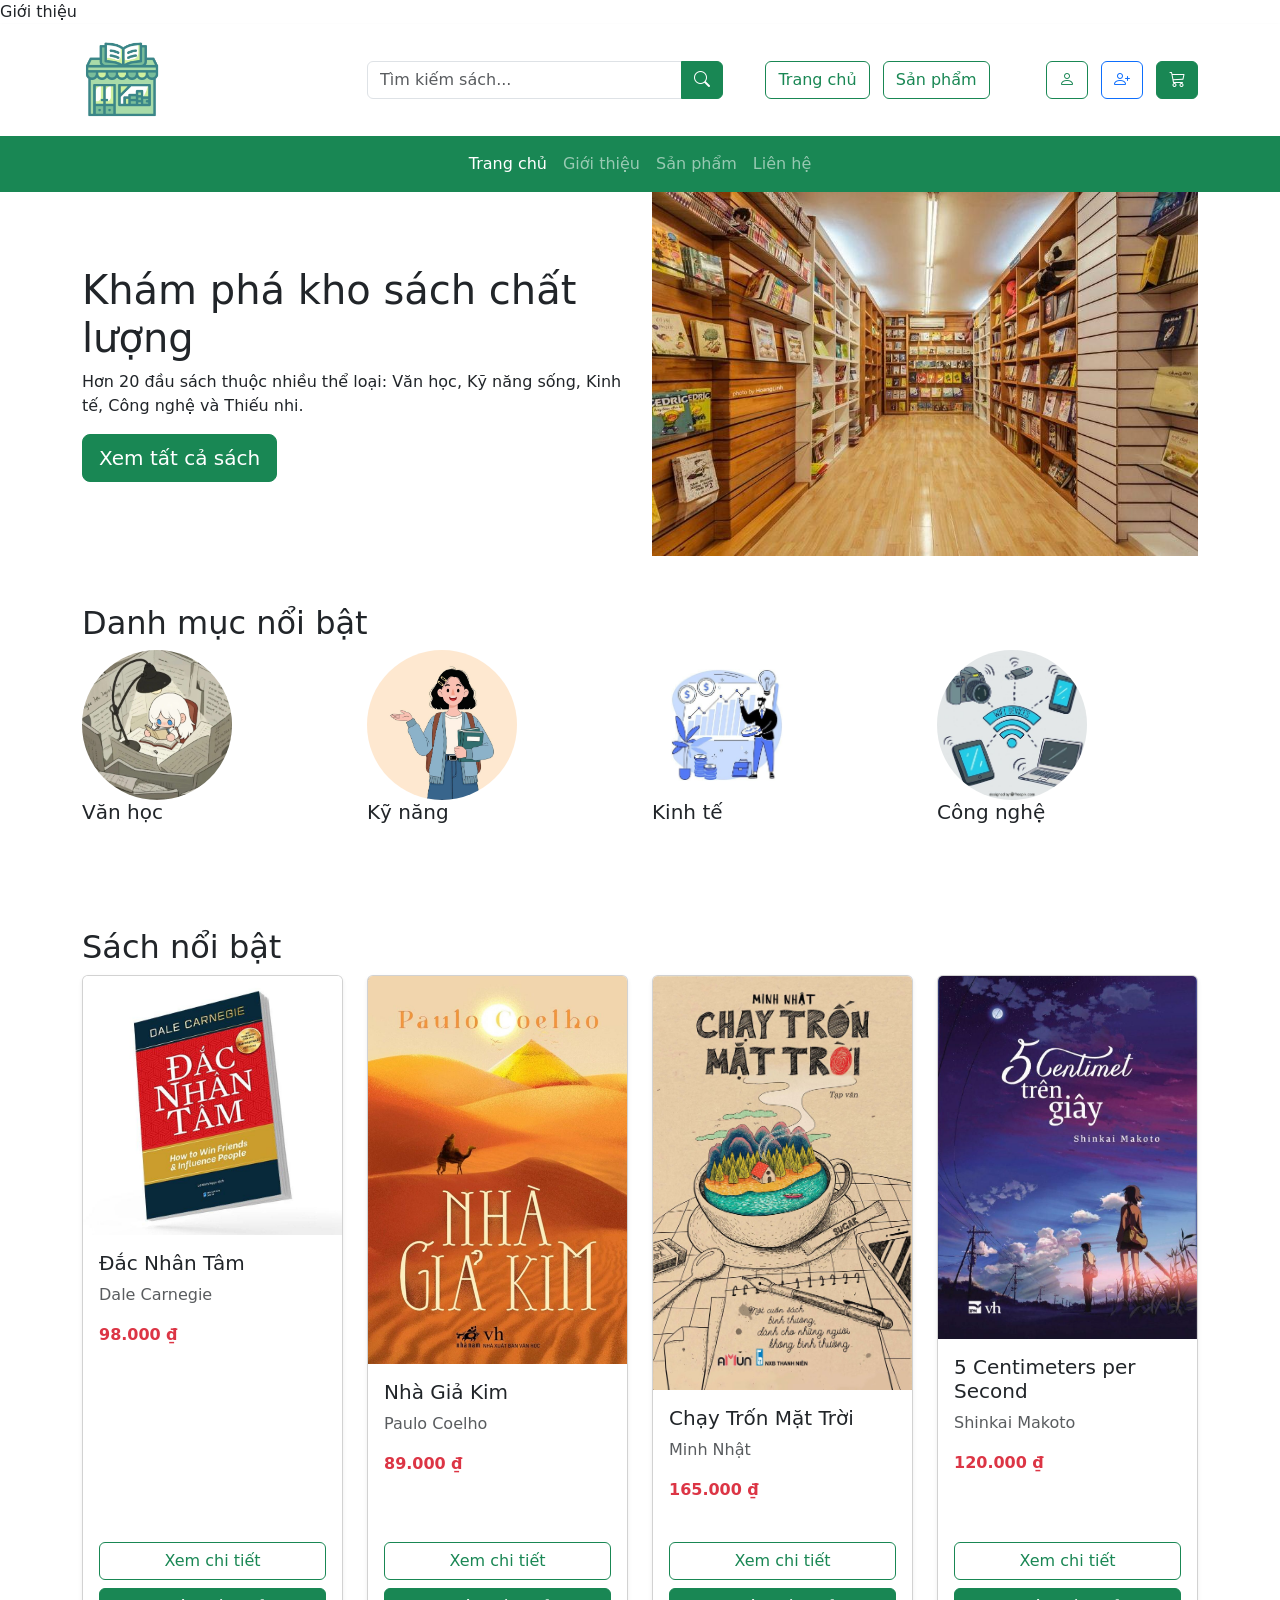
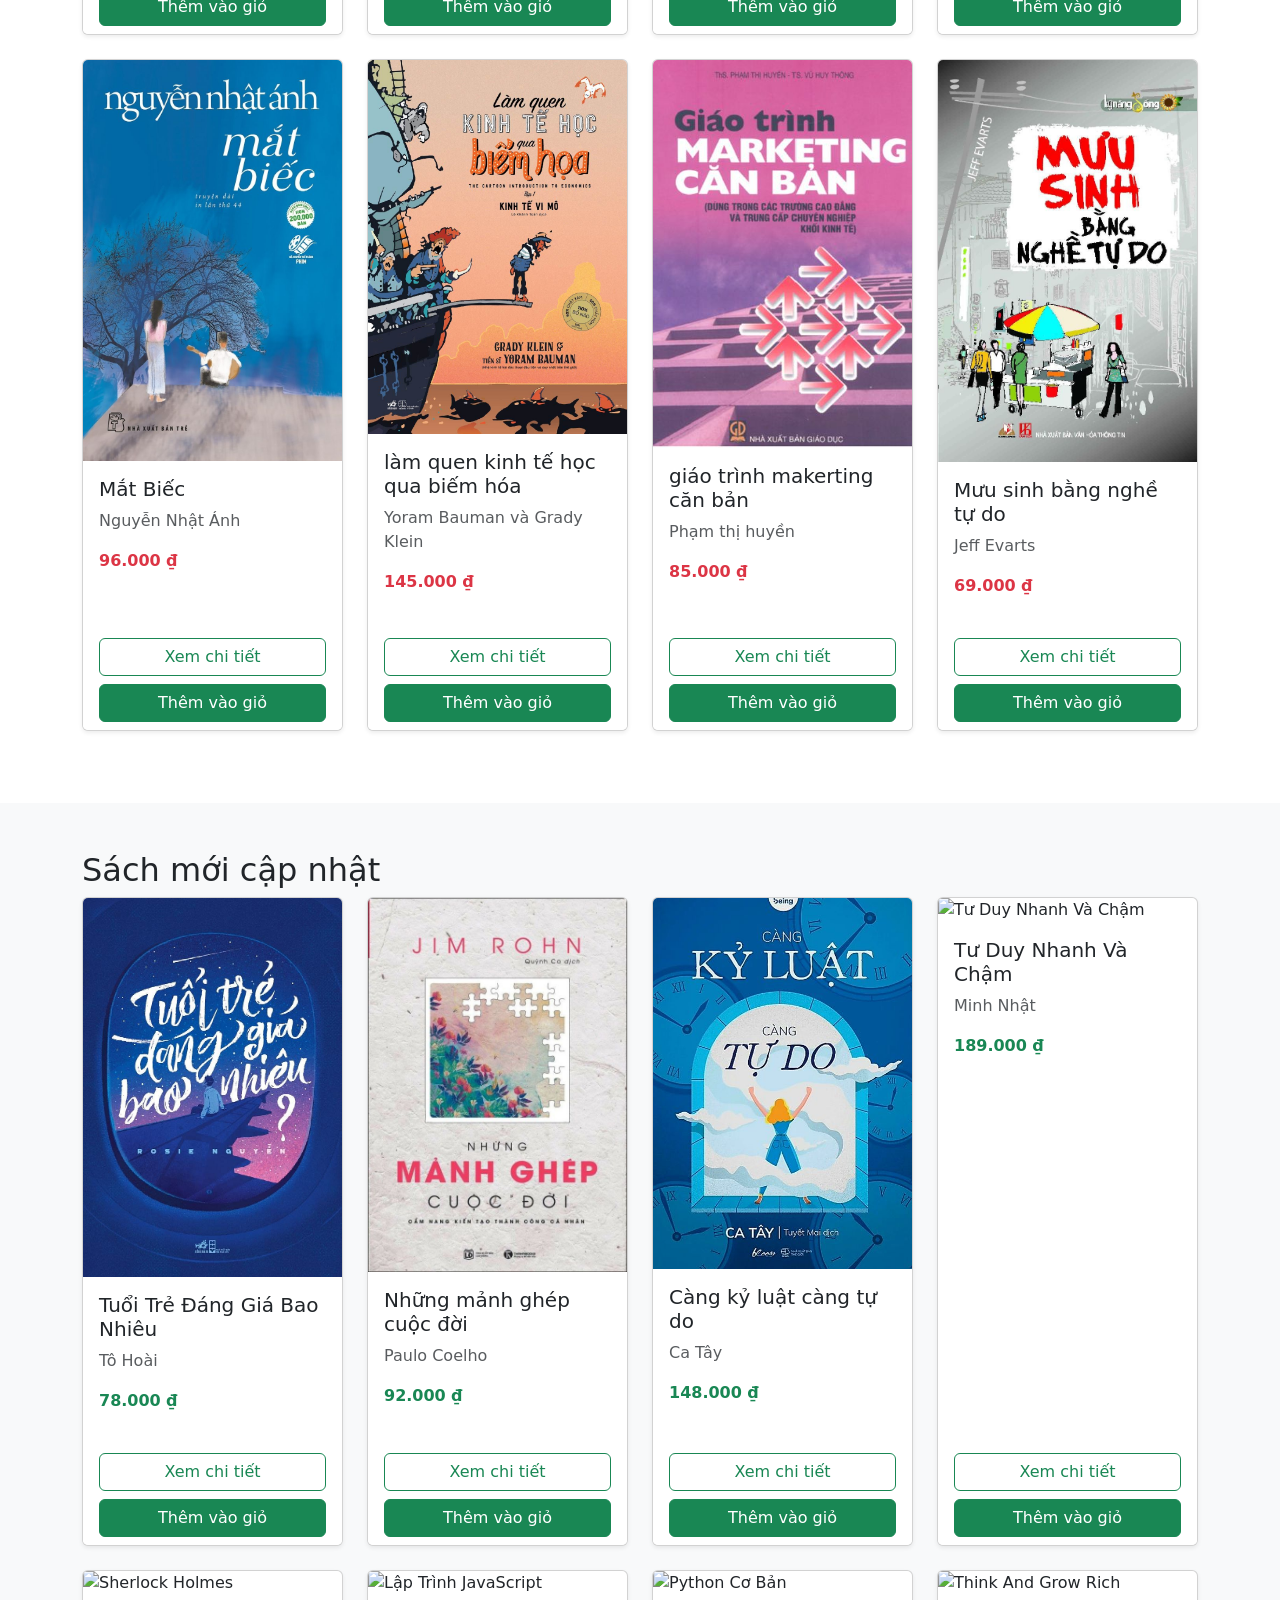
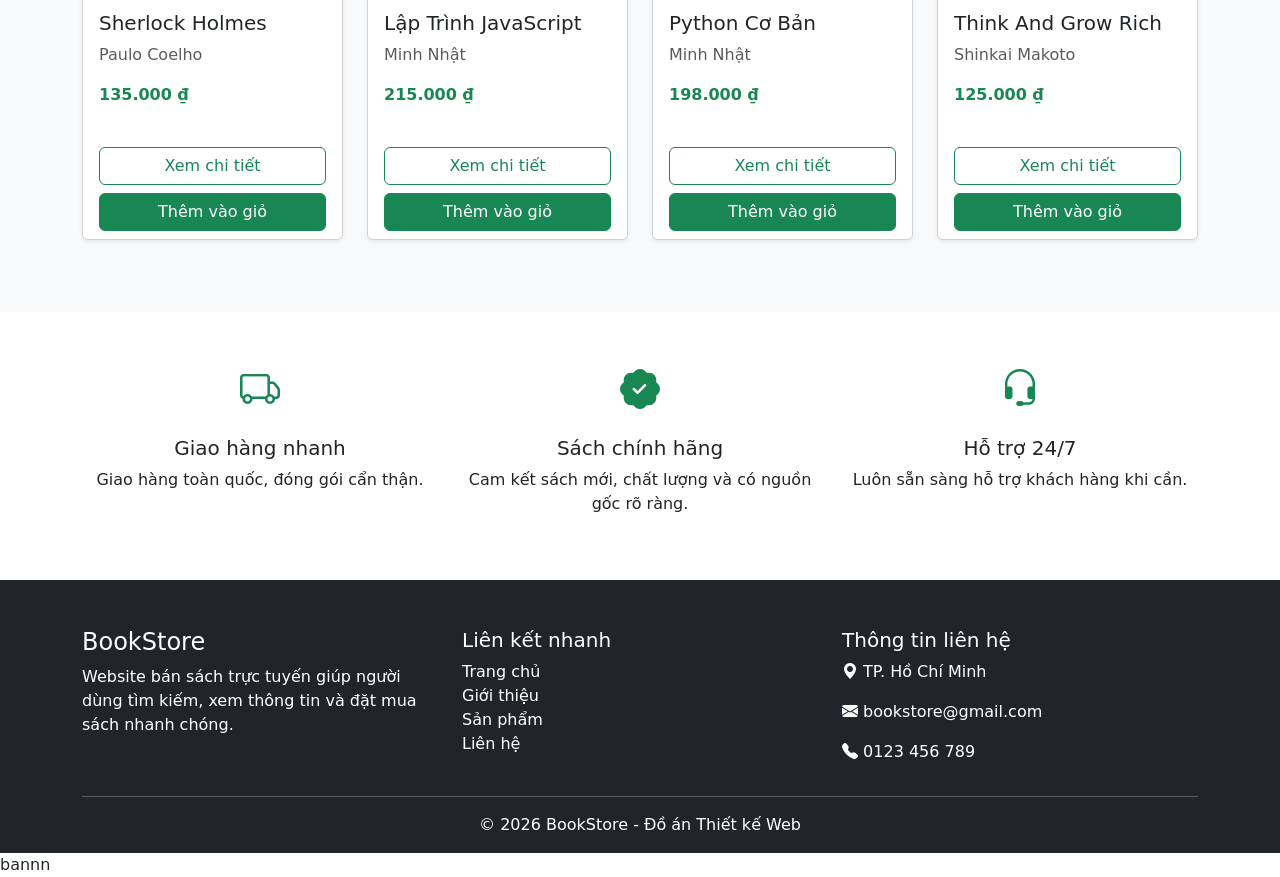
==== index.html @ e477f9e7 "du an web" ====
<!DOCTYPE html>
<html lang="vi">

<head>
    <meta charset="UTF-8">
    <meta name="viewport" content="width=device-width, initial-scale=1.0">

    <title>BookStore | Trang chủ</title>

    <!-- Bootstrap 5 -->
    <link href="https://cdn.jsdelivr.net/npm/bootstrap@5.3.3/dist/css/bootstrap.min.css" rel="stylesheet">

    <!-- Bootstrap Icons -->
    <link href="https://cdn.jsdelivr.net/npm/bootstrap-icons@1.11.3/font/bootstrap-icons.css" rel="stylesheet">

    <!-- Google Font -->
    <link href="https://fonts.googleapis.com/css2?family=Roboto:wght@300;400;500;700&display=swap" rel="stylesheet">
    <link rel="stylesheet" href="css/style.css">
    <!-- CSS -->
    Giới thiệu
</a>
</head>

<body>

    <!--================ HEADER =================-->

   <header class="top-header shadow-sm">

    <div class="container">

        <div class="row align-items-center py-3">

            <!-- Logo -->

            <div class="col-lg-3">

                <a href="index.html" class="logo text-decoration-none">

                    <img src="assets/images/logo/logo.png"
                         alt="Logo">

                </a>

            </div>

            <!-- Ô tìm kiếm -->

            <div class="col-lg-4">

                <div class="input-group">

                    <input
                        type="text"
                        class="form-control"
                        placeholder="Tìm kiếm sách...">

                    <button class="btn btn-success">

                        <i class="bi bi-search"></i>

                    </button>

                </div>

            </div>

            <!-- Menu -->

            <div class="col-lg-3 text-center">

                <a href="index.html"
                   class="btn btn-outline-success me-2">

                    Trang chủ

                </a>

                <a href="html/san-pham.html"
                   class="btn btn-outline-success">

                    Sản phẩm

                </a>

            </div>

            <!-- Tài khoản + Giỏ -->

            <div class="col-lg-2 text-end">

                <button
                    class="btn btn-outline-success me-2"
                    data-bs-toggle="modal"
                    data-bs-target="#loginModal">

                    <i class="bi bi-person"></i>

                </button>

                <button
                    class="btn btn-outline-primary me-2"
                    data-bs-toggle="modal"
                    data-bs-target="#registerModal">

                    <i class="bi bi-person-plus"></i>

                </button>

                <button
                    class="btn btn-success"
                    data-bs-toggle="offcanvas"
                    data-bs-target="#cartCanvas">

                    <i class="bi bi-cart3"></i>

                </button>

            </div>

        </div>

    </div>

</header>

    <!--================ MENU =================-->

    <nav class="navbar navbar-expand-lg navbar-dark bg-success sticky-top">

        <div class="container">

            <button class="navbar-toggler"
                    data-bs-toggle="collapse"
                    data-bs-target="#menu">

                <span class="navbar-toggler-icon"></span>

            </button>

            <div class="collapse navbar-collapse"
                 id="menu">

                <ul class="navbar-nav mx-auto">

                    <li class="nav-item">

                        <a class="nav-link active"
                           href="index.html">

                            Trang chủ

                        </a>

                    </li>

                    <li class="nav-item">

                        <a class="nav-link"
                           href="html/gioi-thieu.html">

                            Giới thiệu

                        </a>

                    </li>

                    <li class="nav-item">

                        <a class="nav-link"
                           href="html/san-pham.html">

                            Sản phẩm

                        </a>

                    </li>

                    <li class="nav-item">

                        <a class="nav-link"
                           href="html/lien-he.html">

                            Liên hệ

                        </a>

                    </li>

                </ul>

            </div>

        </div>

    </nav>

    <!--================ BANNER =================-->

    <section class="banner">

        <div class="container">

            <div class="row align-items-center">

                <div class="col-lg-6">

                    <h1>

                        Khám phá kho sách chất lượng

                    </h1>

                    <p>

                        Hơn 20 đầu sách thuộc nhiều thể loại:
                        Văn học, Kỹ năng sống, Kinh tế,
                        Công nghệ và Thiếu nhi.

                    </p>

                    <a href="html/san-pham.html"
                       class="btn btn-success btn-lg">

                        Xem tất cả sách

                    </a>

                </div>

                <div class="col-lg-6">

                    <img src="assets/images/banner/banner.jpg"
                         class="img-fluid"
                         alt="Banner">

                </div>

            </div>

        </div>

    </section>

    <!--================ DANH MỤC =================-->

    <section class="category py-5">

        <div class="container">

            <div class="section-title">

                <h2>Danh mục nổi bật</h2>

            </div>

            <div class="row g-4">

                <div class="col-md-3">

                    <div class="category-box">

                        <img src="assets/images/icon/anhsang.jpg">

                        <h5>Văn học</h5>

                    </div>

                </div>

                <div class="col-md-3">

                    <div class="category-box">

                        <img src="assets/images/icon/kynang.jpg">

                        <h5>Kỹ năng</h5>

                    </div>

                </div>

                <div class="col-md-3">

                    <div class="category-box">

                        <img src="assets/images/icon/kinhte.jpg">

                        <h5>Kinh tế</h5>

                    </div>

                </div>

                <div class="col-md-3">

                    <div class="category-box">

                        <img src="assets/images/icon/congnghe.jpg">

                        <h5>Công nghệ</h5>

                    </div>

                </div>

            </div>

        </div>

    </section>

    <!--================ SÁCH NỔI BẬT =================-->

    <section class="featured-book py-5">

        <div class="container">

            <div class="section-title">

                <h2>Sách nổi bật</h2>

            </div>

            <div class="row"
                 id="featuredBooks">

                <!-- script.js render -->

            </div>

        </div>

    </section>
        <!--================ SÁCH MỚI =================-->

    <section class="new-book py-5 bg-light">

        <div class="container">

            <div class="section-title">

                <h2>Sách mới cập nhật</h2>

            </div>

            <div class="row" id="newBooks">

                <!-- script.js render -->

            </div>

        </div>

    </section>

    <!--================ DỊCH VỤ =================-->

    <section class="service py-5">

        <div class="container">

            <div class="row text-center">

                <div class="col-md-4">

                    <i class="bi bi-truck fs-1 text-success"></i>

                    <h5 class="mt-3">Giao hàng nhanh</h5>

                    <p>
                        Giao hàng toàn quốc, đóng gói cẩn thận.
                    </p>

                </div>

                <div class="col-md-4">

                    <i class="bi bi-patch-check-fill fs-1 text-success"></i>

                    <h5 class="mt-3">Sách chính hãng</h5>

                    <p>
                        Cam kết sách mới, chất lượng và có nguồn gốc rõ ràng.
                    </p>

                </div>

                <div class="col-md-4">

                    <i class="bi bi-headset fs-1 text-success"></i>

                    <h5 class="mt-3">Hỗ trợ 24/7</h5>

                    <p>
                        Luôn sẵn sàng hỗ trợ khách hàng khi cần.
                    </p>

                </div>

            </div>

        </div>

    </section>

    <!--================ FOOTER =================-->

    <footer class="footer bg-dark text-white pt-5">

        <div class="container">

            <div class="row">

                <div class="col-lg-4">

                    <h4>BookStore</h4>

                    <p>

                        Website bán sách trực tuyến giúp người dùng
                        tìm kiếm, xem thông tin và đặt mua sách
                        nhanh chóng.

                    </p>

                </div>

                <div class="col-lg-4">

                    <h5>Liên kết nhanh</h5>

                    <ul class="list-unstyled">

                        <li>

                            <a href="index.html" class="text-white text-decoration-none">

                                Trang chủ

                            </a>

                        </li>

                        <li>

                            <a href="html/gioi-thieu.html" class="text-white text-decoration-none">

                                Giới thiệu

                            </a>

                        </li>

                        <li>

                            <a href="html/san-pham.html" class="text-white text-decoration-none">

                                Sản phẩm

                            </a>

                        </li>

                        <li>

                            <a href="html/lien-he.html" class="text-white text-decoration-none">

                                Liên hệ

                            </a>

                        </li>

                    </ul>

                </div>

                <div class="col-lg-4">

                    <h5>Thông tin liên hệ</h5>

                    <p>

                        <i class="bi bi-geo-alt-fill"></i>

                        TP. Hồ Chí Minh

                    </p>

                    <p>

                        <i class="bi bi-envelope-fill"></i>

                        bookstore@gmail.com

                    </p>

                    <p>

                        <i class="bi bi-telephone-fill"></i>

                        0123 456 789

                    </p>

                </div>

            </div>

            <hr>

            <div class="text-center pb-3">

                © 2026 BookStore - Đồ án Thiết kế Web

            </div>

        </div>

    </footer>

    <!--================ MODAL ĐĂNG NHẬP =================-->

    <div class="modal fade" id="loginModal">

        <div class="modal-dialog">

            <div class="modal-content">

                <div class="modal-header">

                    <h5>Đăng nhập</h5>

                    <button class="btn-close"
                            data-bs-dismiss="modal"></button>

                </div>

                <div class="modal-body">

                    <form id="loginForm">

                        <input type="email"
                               class="form-control mb-3"
                               placeholder="Email">

                        <input type="password"
                               class="form-control mb-3"
                               placeholder="Mật khẩu">

                        <button class="btn btn-success w-100">

                            Đăng nhập

                        </button>

                    </form>

                    <div class="text-center mt-3">

                        Chưa có tài khoản?

                        <a href="#"
                           data-bs-dismiss="modal"
                           data-bs-toggle="modal"
                           data-bs-target="#registerModal">

                            Đăng ký

                        </a>

                    </div>

                </div>

            </div>

        </div>

    </div>

    <!--================ MODAL ĐĂNG KÝ =================-->

    <div class="modal fade" id="registerModal">

        <div class="modal-dialog">

            <div class="modal-content">

                <div class="modal-header">

                    <h5>Đăng ký</h5>

                    <button class="btn-close"
                            data-bs-dismiss="modal"></button>

                </div>

                <div class="modal-body">

                    <form id="registerForm">

                        <input class="form-control mb-3"
                               placeholder="Họ và tên">

                        <input class="form-control mb-3"
                               placeholder="Email">

                        <input class="form-control mb-3"
                               placeholder="Số điện thoại">

                        <input class="form-control mb-3"
                               placeholder="Địa chỉ">

                        <input type="password"
                               class="form-control mb-3"
                               placeholder="Mật khẩu">

                        <input type="password"
                               class="form-control mb-3"
                               placeholder="Nhập lại mật khẩu">

                        <button class="btn btn-success w-100">

                            Đăng ký

                        </button>

                    </form>

                </div>

            </div>

        </div>

    </div>

    <!--================ GIỎ HÀNG =================-->

    <div class="offcanvas offcanvas-end"
         tabindex="-1"
         id="cartCanvas">

        <div class="offcanvas-header">

            <h5>Giỏ hàng</h5>

            <button class="btn-close"
                    data-bs-dismiss="offcanvas"></button>

        </div>

        <div class="offcanvas-body">

            <div id="cartItems">

                <p class="text-center">

                    Chưa có sản phẩm nào.

                </p>

            </div>

            <hr>

            <h5>

                Tổng tiền:

                <span id="cartTotal">

                    0₫

                </span>

            </h5>

            <button class="btn btn-success w-100 mt-3">

                Đặt hàng

            </button>

        </div>

    </div>

    <!-- Bootstrap -->

    <script src="https://cdn.jsdelivr.net/npm/bootstrap@5.3.3/dist/js/bootstrap.bundle.min.js"></script>

    <!-- JavaScript -->

    <script src="js/database.js"></script>
    <script src="js/app.js"></script>
    <script src="js/script.js"></script>
    <script src="js/search.js"></script>
    <script src="js/cart.js"></script>
    <script src="js/login.js"></script>

</body>

</html> bannn
---- css/style.css ----
.logo img{
    width: 80px;
    height: auto;
    display: block;
}
.category img{
    width:150px;
    height:150px;
    object-fit:cover;
    object-position:center 100%;
    border-radius:50%;
}
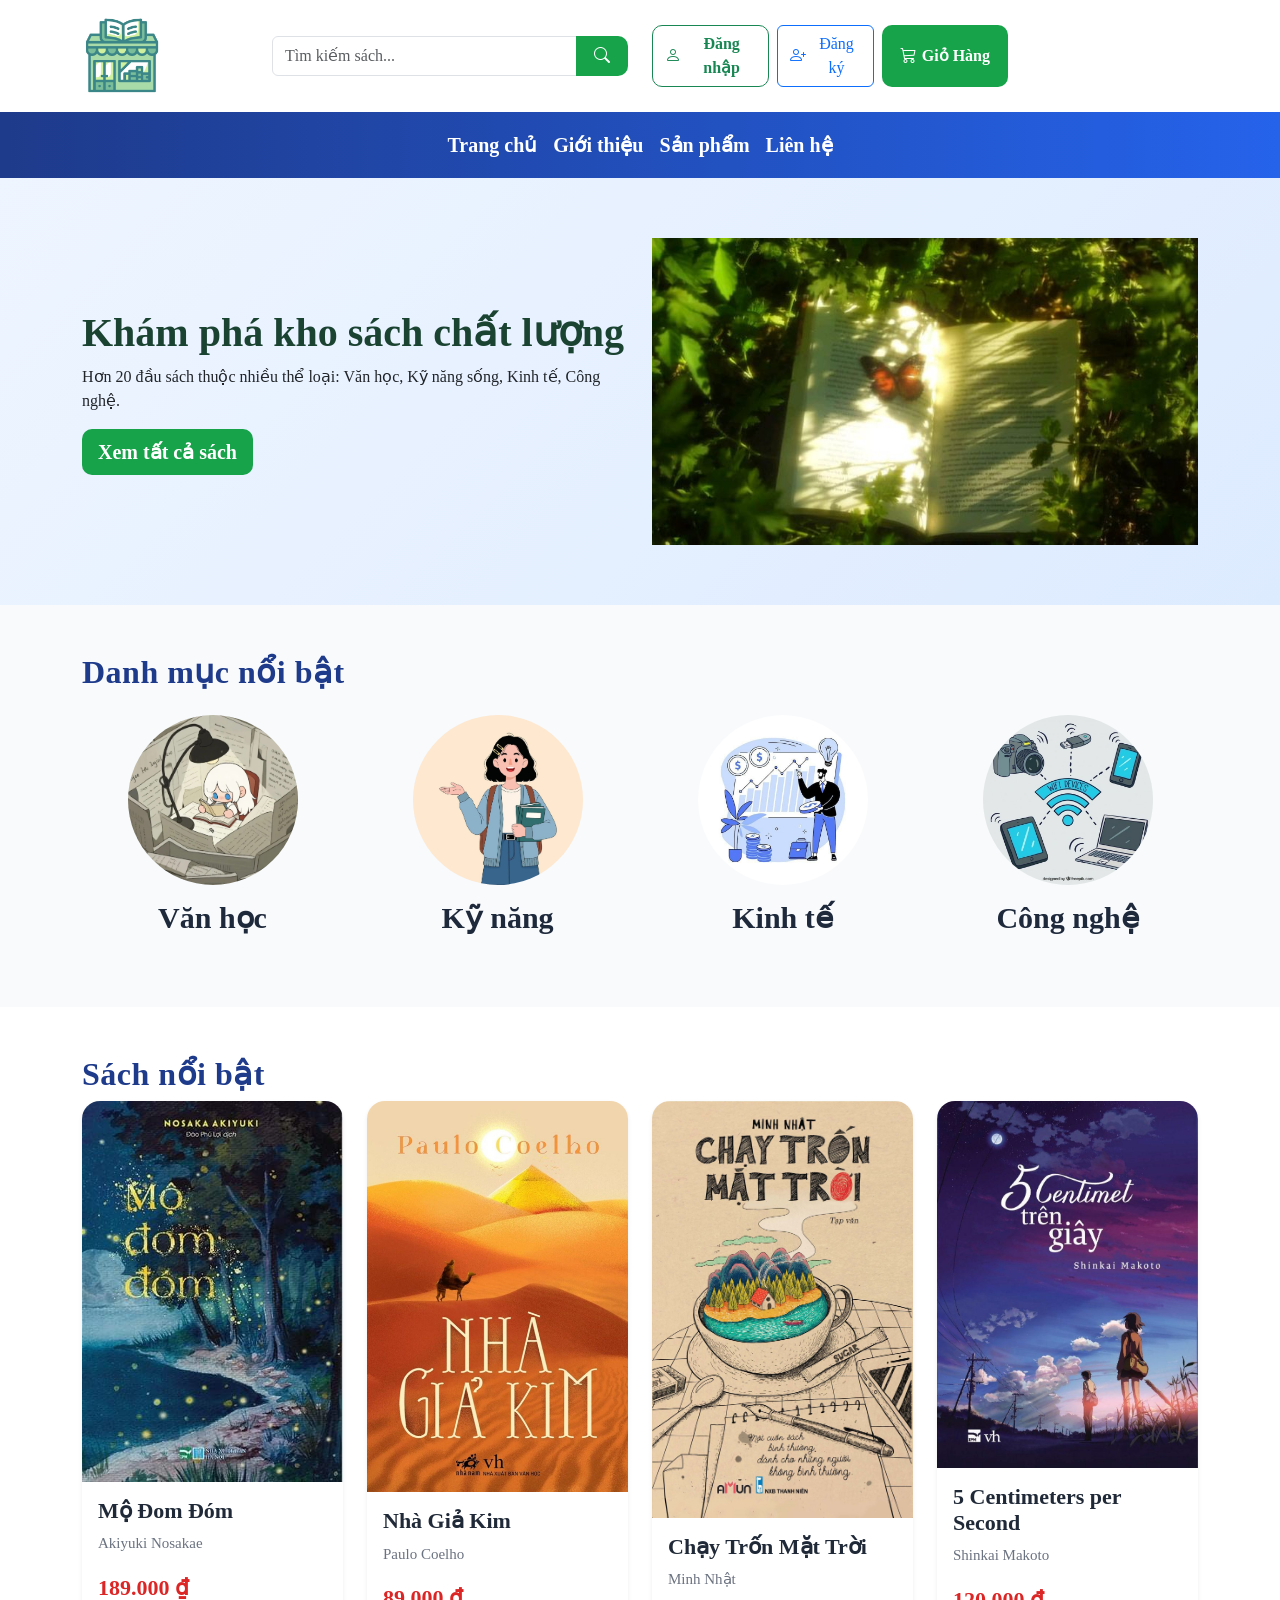
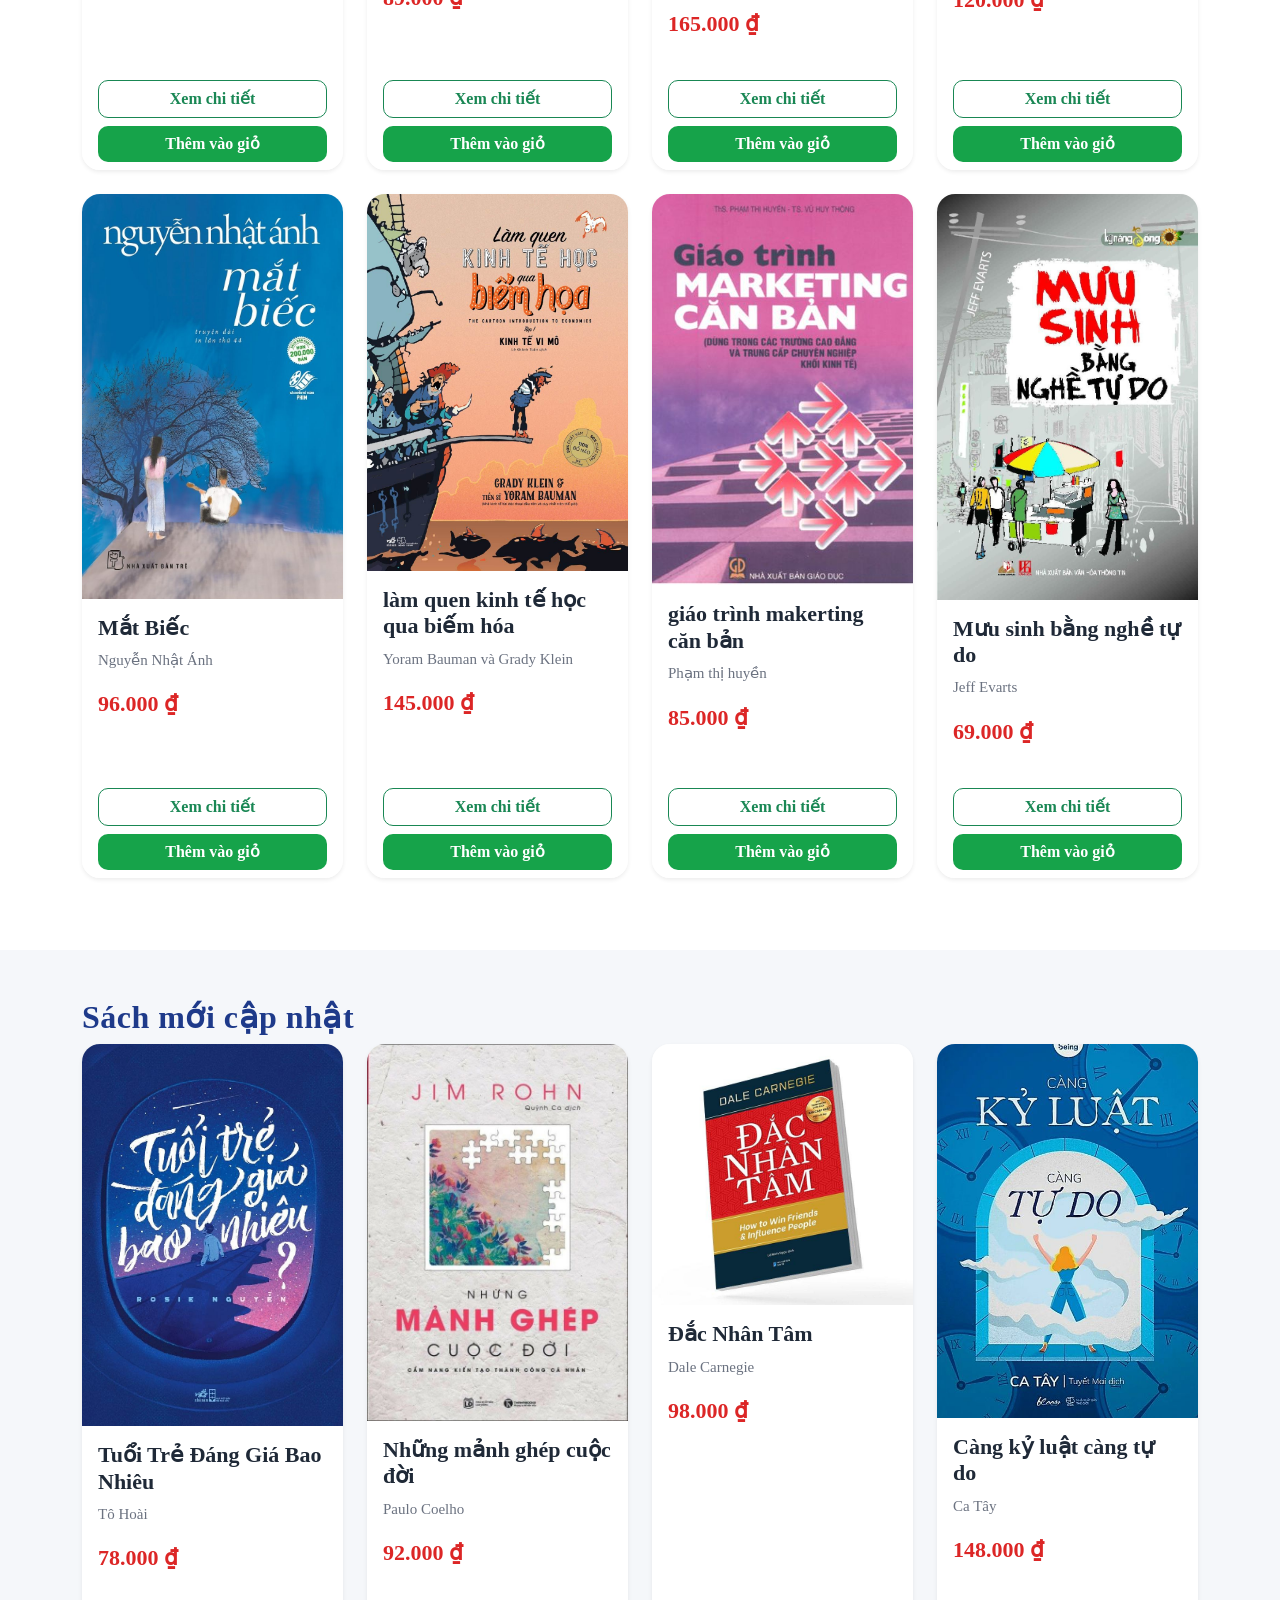
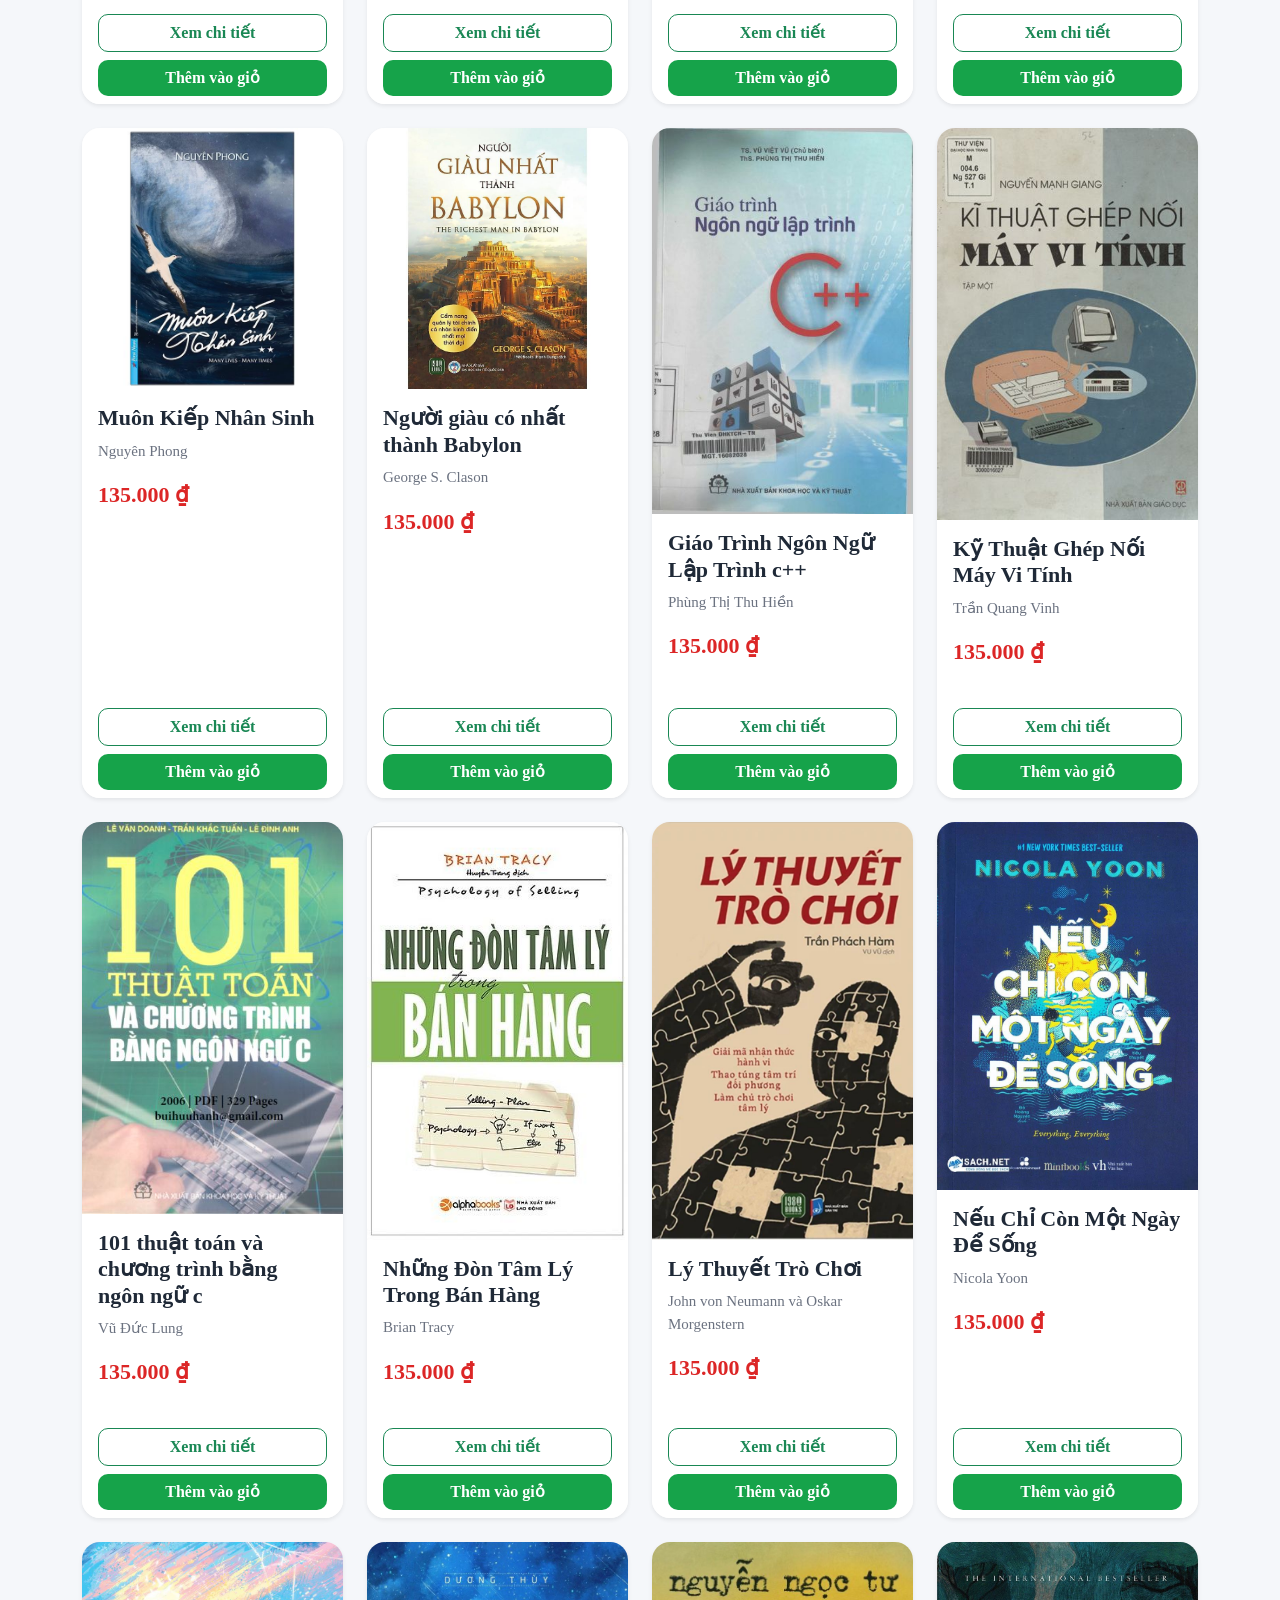
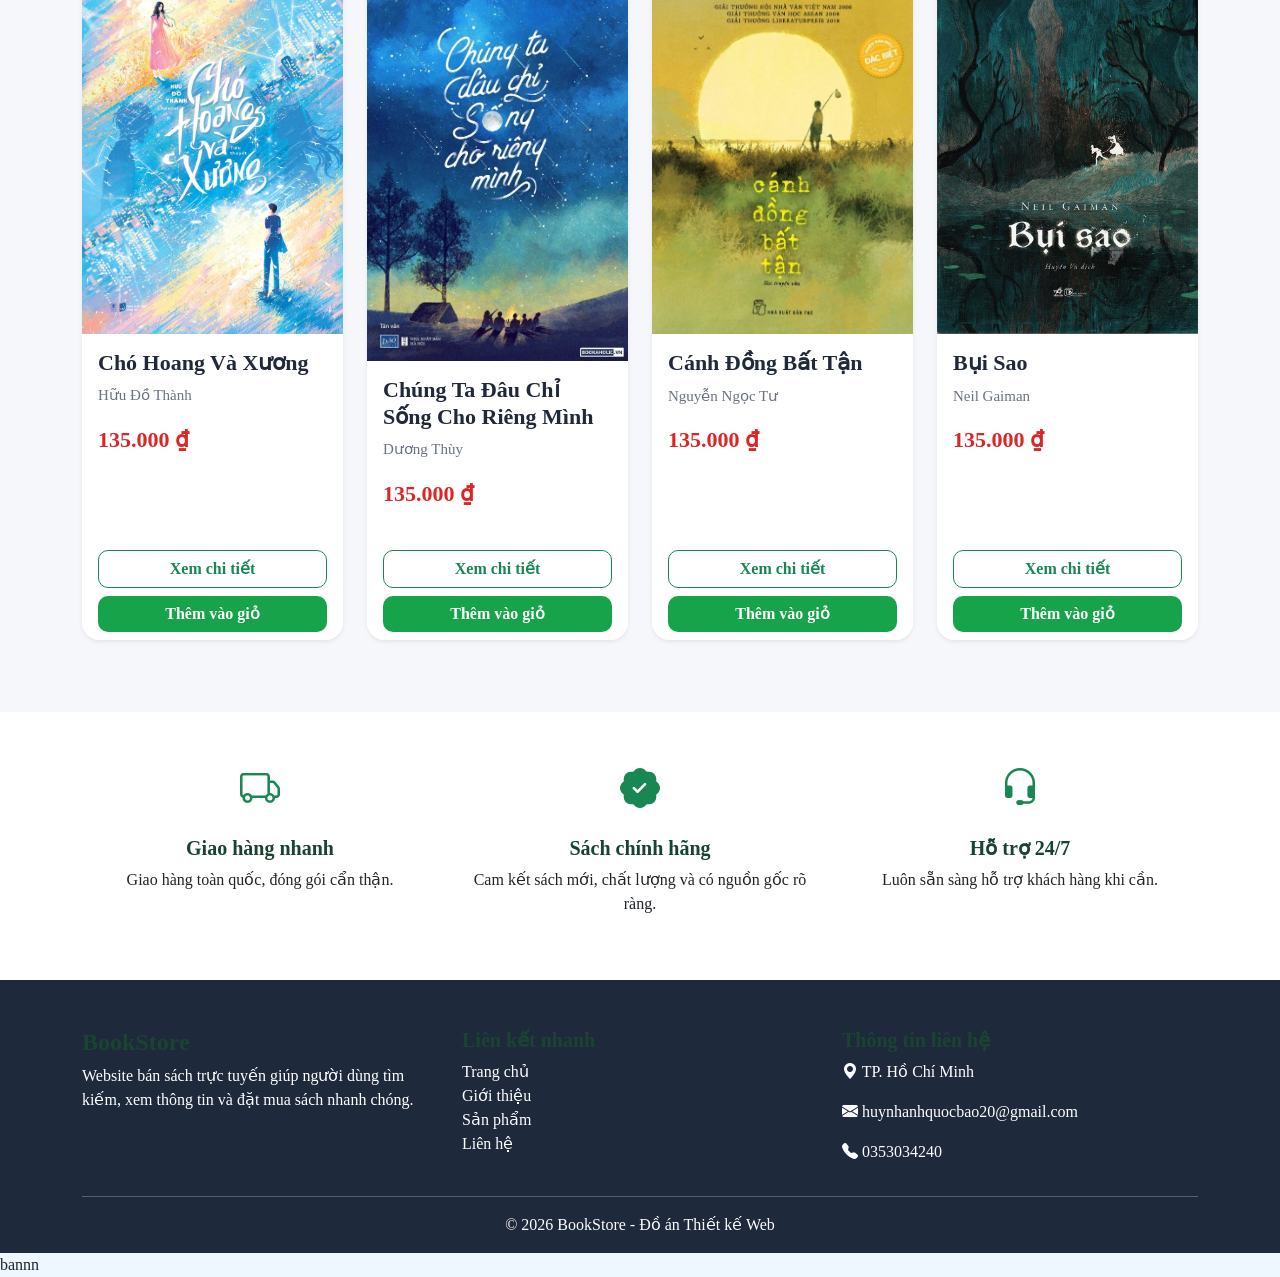
==== commit 3a00e68e: "du an 123" ====
--- a/index.html
+++ b/index.html
@@ -7,53 +7,47 @@
 
     <title>BookStore | Trang chủ</title>
 
-    <!-- Bootstrap 5 -->
+    <!-- Bootstrap -->
     <link href="https://cdn.jsdelivr.net/npm/bootstrap@5.3.3/dist/css/bootstrap.min.css" rel="stylesheet">
 
     <!-- Bootstrap Icons -->
     <link href="https://cdn.jsdelivr.net/npm/bootstrap-icons@1.11.3/font/bootstrap-icons.css" rel="stylesheet">
 
-    <!-- Google Font -->
-    <link href="https://fonts.googleapis.com/css2?family=Roboto:wght@300;400;500;700&display=swap" rel="stylesheet">
+    <!-- CSS -->
     <link rel="stylesheet" href="css/style.css">
-    <!-- CSS -->
-    Giới thiệu
-</a>
 </head>
 
 <body>
 
     <!--================ HEADER =================-->
 
-   <header class="top-header shadow-sm">
+   <!--================ HEADER =================-->
+
+<header class="top-header shadow-sm">
 
     <div class="container">
 
         <div class="row align-items-center py-3">
 
             <!-- Logo -->
-
-            <div class="col-lg-3">
-
-                <a href="index.html" class="logo text-decoration-none">
-
-                    <img src="assets/images/logo/logo.png"
-                         alt="Logo">
+            <div class="col-lg-2 col-md-12 text-center text-lg-start mb-3 mb-lg-0">
+
+                <a href="../index.html" class="logo text-decoration-none">
+
+                    <img src="assets/images/logo/logo.png" alt="Logo">
 
                 </a>
 
             </div>
 
-            <!-- Ô tìm kiếm -->
-
-            <div class="col-lg-4">
+            <!-- Tìm kiếm -->
+            <div class="col-lg-4 col-md-12 mb-3 mb-lg-0">
 
                 <div class="input-group">
 
-                    <input
-                        type="text"
-                        class="form-control"
-                        placeholder="Tìm kiếm sách...">
+                    <input type="text"
+                           class="form-control"
+                           placeholder="Tìm kiếm sách...">
 
                     <button class="btn btn-success">
 
@@ -65,62 +59,44 @@
 
             </div>
 
-            <!-- Menu -->
-
-            <div class="col-lg-3 text-center">
-
-                <a href="index.html"
-                   class="btn btn-outline-success me-2">
-
-                    Trang chủ
-
-                </a>
-
-                <a href="html/san-pham.html"
-                   class="btn btn-outline-success">
-
-                    Sản phẩm
-
-                </a>
-
-            </div>
-
-            <!-- Tài khoản + Giỏ -->
-
-            <div class="col-lg-2 text-end">
-
-                <button
-                    class="btn btn-outline-success me-2"
-                    data-bs-toggle="modal"
-                    data-bs-target="#loginModal">
-
-                    <i class="bi bi-person"></i>
-
-                </button>
-
-                <button
-                    class="btn btn-outline-primary me-2"
-                    data-bs-toggle="modal"
-                    data-bs-target="#registerModal">
-
-                    <i class="bi bi-person-plus"></i>
-
-                </button>
-
-                <button
-                    class="btn btn-success"
-                    data-bs-toggle="offcanvas"
-                    data-bs-target="#cartCanvas">
-
-                    <i class="bi bi-cart3"></i>
-
-                </button>
-
-            </div>
-
-        </div>
-
-    </div>
+            <!-- Đăng nhập - Đăng ký - Giỏ -->
+            <div class="col-lg-4 d-flex justify-content-end gap-2">
+
+    <button
+        class="btn btn-outline-success"
+        data-bs-toggle="modal"
+        data-bs-target="#loginModal">
+
+        <i class="bi bi-person"></i>
+        Đăng nhập
+
+    </button>
+
+    <button
+        class="btn btn-outline-primary"
+        data-bs-toggle="modal"
+        data-bs-target="#registerModal">
+
+        <i class="bi bi-person-plus"></i>
+        Đăng ký
+
+    </button>
+
+    <button
+        class="btn btn-success"
+        data-bs-toggle="offcanvas"
+        data-bs-target="#cartCanvas">
+
+        <i class="bi bi-cart3"></i>
+        Giỏ Hàng
+
+    </button>
+
+</div>
+
+</div>
+
+</div>
 
 </header>
 
@@ -215,7 +191,7 @@
 
                         Hơn 20 đầu sách thuộc nhiều thể loại:
                         Văn học, Kỹ năng sống, Kinh tế,
-                        Công nghệ và Thiếu nhi.
+                        Công nghệ.
 
                     </p>
 
@@ -244,7 +220,7 @@
 
     <!--================ DANH MỤC =================-->
 
-    <section class="category py-5">
+<section class="category py-5">
 
         <div class="container">
 
@@ -258,7 +234,7 @@
 
                 <div class="col-md-3">
 
-                    <div class="category-box">
+                    <div class="category-box" onclick="locDanhMuc(1)">
 
                         <img src="assets/images/icon/anhsang.jpg">
 
@@ -270,7 +246,7 @@
 
                 <div class="col-md-3">
 
-                    <div class="category-box">
+                    <div class="category-box" onclick="locDanhMuc(2)">
 
                         <img src="assets/images/icon/kynang.jpg">
 
@@ -282,7 +258,7 @@
 
                 <div class="col-md-3">
 
-                    <div class="category-box">
+                    <div class="category-box" onclick="locDanhMuc(3)">
 
                         <img src="assets/images/icon/kinhte.jpg">
 
@@ -294,7 +270,7 @@
 
                 <div class="col-md-3">
 
-                    <div class="category-box">
+                    <div class="category-box" onclick="locDanhMuc(4)">
 
                         <img src="assets/images/icon/congnghe.jpg">
 
@@ -334,7 +310,7 @@
     </section>
         <!--================ SÁCH MỚI =================-->
 
-    <section class="new-book py-5 bg-light">
+    <section class="new-book py-5">
 
         <div class="container">
 
@@ -406,8 +382,7 @@
 
     <!--================ FOOTER =================-->
 
-    <footer class="footer bg-dark text-white pt-5">
-
+<footer class="footer pt-5">
         <div class="container">
 
             <div class="row">
@@ -492,7 +467,7 @@
 
                         <i class="bi bi-envelope-fill"></i>
 
-                        bookstore@gmail.com
+                        huynhanhquocbao20@gmail.com
 
                     </p>
 
@@ -500,7 +475,7 @@
 
                         <i class="bi bi-telephone-fill"></i>
 
-                        0123 456 789
+                        0353034240
 
                     </p>
 
--- a/css/style.css
+++ b/css/style.css
@@ -9,4 +9,275 @@
     object-fit:cover;
     object-position:center 100%;
     border-radius:50%;
+}
+.category-box{
+    display:flex;
+    flex-direction:column;
+    align-items:center;
+    justify-content:center;
+    text-align:center;
+}
+
+.category-box img{
+    width:170px;
+    height:170px;
+    object-fit:cover;
+    border-radius:50%;
+}
+
+.category-box h5{
+    margin-top:15px;
+    font-size:30px;
+    font-weight:500;
+}
+.category-box{
+    cursor:pointer;
+    transition:0.3s;
+}
+
+.category-box:hover{
+    transform:translateY(-8px);
+}
+
+.category-box img{
+    transition:0.3s;
+}
+
+.category-box:hover img{
+    transform:scale(1.08);
+}
+.category-box:active{
+    transform:scale(0.95);
+}
+.category-box{
+    cursor:pointer;
+    border-radius:15px;
+    padding:15px;
+    transition:all .3s;
+}
+
+.category-box.active{
+    background:#198754;
+    color:#fff;
+    box-shadow:0 8px 20px rgba(25,135,84,.35);
+}
+
+.category-box.active h5{
+    color:#fff;
+}
+body{
+    font-family: "Times New Roman", Times, serif;
+    background:#EEF6FF;
+}
+h1,h2,h3,h4,h5,h6{
+    font-family: "Times New Roman", Times, serif;
+    font-weight: bold;
+    color:#1b4332;
+}
+
+.book-title{
+    font-family: "Times New Roman", Times, serif;
+    font-size:22px;
+    font-weight:bold;
+    color:#2d3436;
+}
+
+.text-muted{
+    font-size:17px;
+}
+
+.text-danger{
+    color:#d62828 !important;
+    font-size:22px;
+    font-weight:bold;
+}
+h2{
+    color:#1e3a8a;
+    font-weight:700;
+    letter-spacing:.5px;
+}
+.book-title{
+    color:#1f2937;
+    font-weight:600;
+    transition:.3s;
+}
+
+.book-title:hover{
+    color:#2563eb;
+}
+.text-danger{
+    color:#dc2626 !important;
+    font-size:22px;
+    font-weight:700;
+}
+.text-muted{
+    color:#6b7280 !important;
+    font-size:15px;
+}
+.book-card{
+    border:none;
+    border-radius:18px;
+    overflow:hidden;
+    transition:.35s;
+}
+
+.book-card:hover{
+
+    transform:translateY(-10px);
+
+    box-shadow:0 18px 35px rgba(0,0,0,.15);
+
+}
+.btn-success{
+
+    background:#16a34a;
+
+    border:none;
+
+    border-radius:10px;
+
+    font-weight:600;
+
+    transition:.3s;
+
+}
+
+.btn-success:hover{
+
+    background:#15803d;
+
+    transform:scale(1.03);
+
+}
+.btn-outline-success{
+
+    border-radius:10px;
+
+    font-weight:600;
+
+}
+.navbar{
+
+    background:linear-gradient(90deg,#1e3a8a,#2563eb);
+
+}
+
+.navbar a{
+
+    color:white !important;
+
+    font-weight:500;
+
+}
+
+.navbar a:hover{
+
+    color:#fde68a !important;
+
+}
+.category-box{
+
+    border-radius:20px;
+
+    transition:.35s;
+
+    padding:15px;
+
+}
+
+.category-box:hover{
+
+    background:white;
+
+    box-shadow:0 10px 25px rgba(0,0,0,.12);
+
+}
+
+.category-box h5{
+
+    color:#1e293b;
+
+    font-weight:600;
+
+}
+footer{
+
+    background:#1e293b;
+
+    color:white;
+
+}
+
+footer a{
+
+    color:#cbd5e1;
+
+}
+
+footer a:hover{
+
+    color:#38bdf8;
+
+}
+*{
+    font-family: "Times New Roman", Times, serif;
+}
+section{
+    background:#F5F7FA;
+}
+.navbar.bg-success{
+    background:linear-gradient(90deg,#1e3a8a,#2563eb) !important;
+}
+/* Header */
+.top-header{
+    background:#ffffff;
+}
+
+/* Banner */
+.banner{
+    background:linear-gradient(135deg,#EEF5FF,#DDEBFF);
+    padding:60px 0;
+}
+
+/* Danh mục */
+.category{
+    background:#F8FAFC;
+}
+
+/* Sách nổi bật */
+.featured-book{
+    background:#ffffff;
+}
+
+/* Sách mới */
+.new-book{
+    background:#F5F7FA;
+}
+
+/* Dịch vụ */
+.service{
+    background:#ffffff;
+}
+.header-action button{
+    white-space: nowrap;
+}
+
+.top-header button{
+    display:flex;
+    align-items:center;
+    gap:6px;
+}
+.navbar-nav .nav-link{
+    font-size: 20px !important;
+    font-weight: bold;
+    padding: 10px 18px;
+    transition: 0.3s;
+}
+
+.navbar-nav .nav-link:hover{
+    color: #FFD54F !important;
+}
+.top-header .btn-success{
+    padding: 8px 18px;
+    white-space: nowrap;
 }
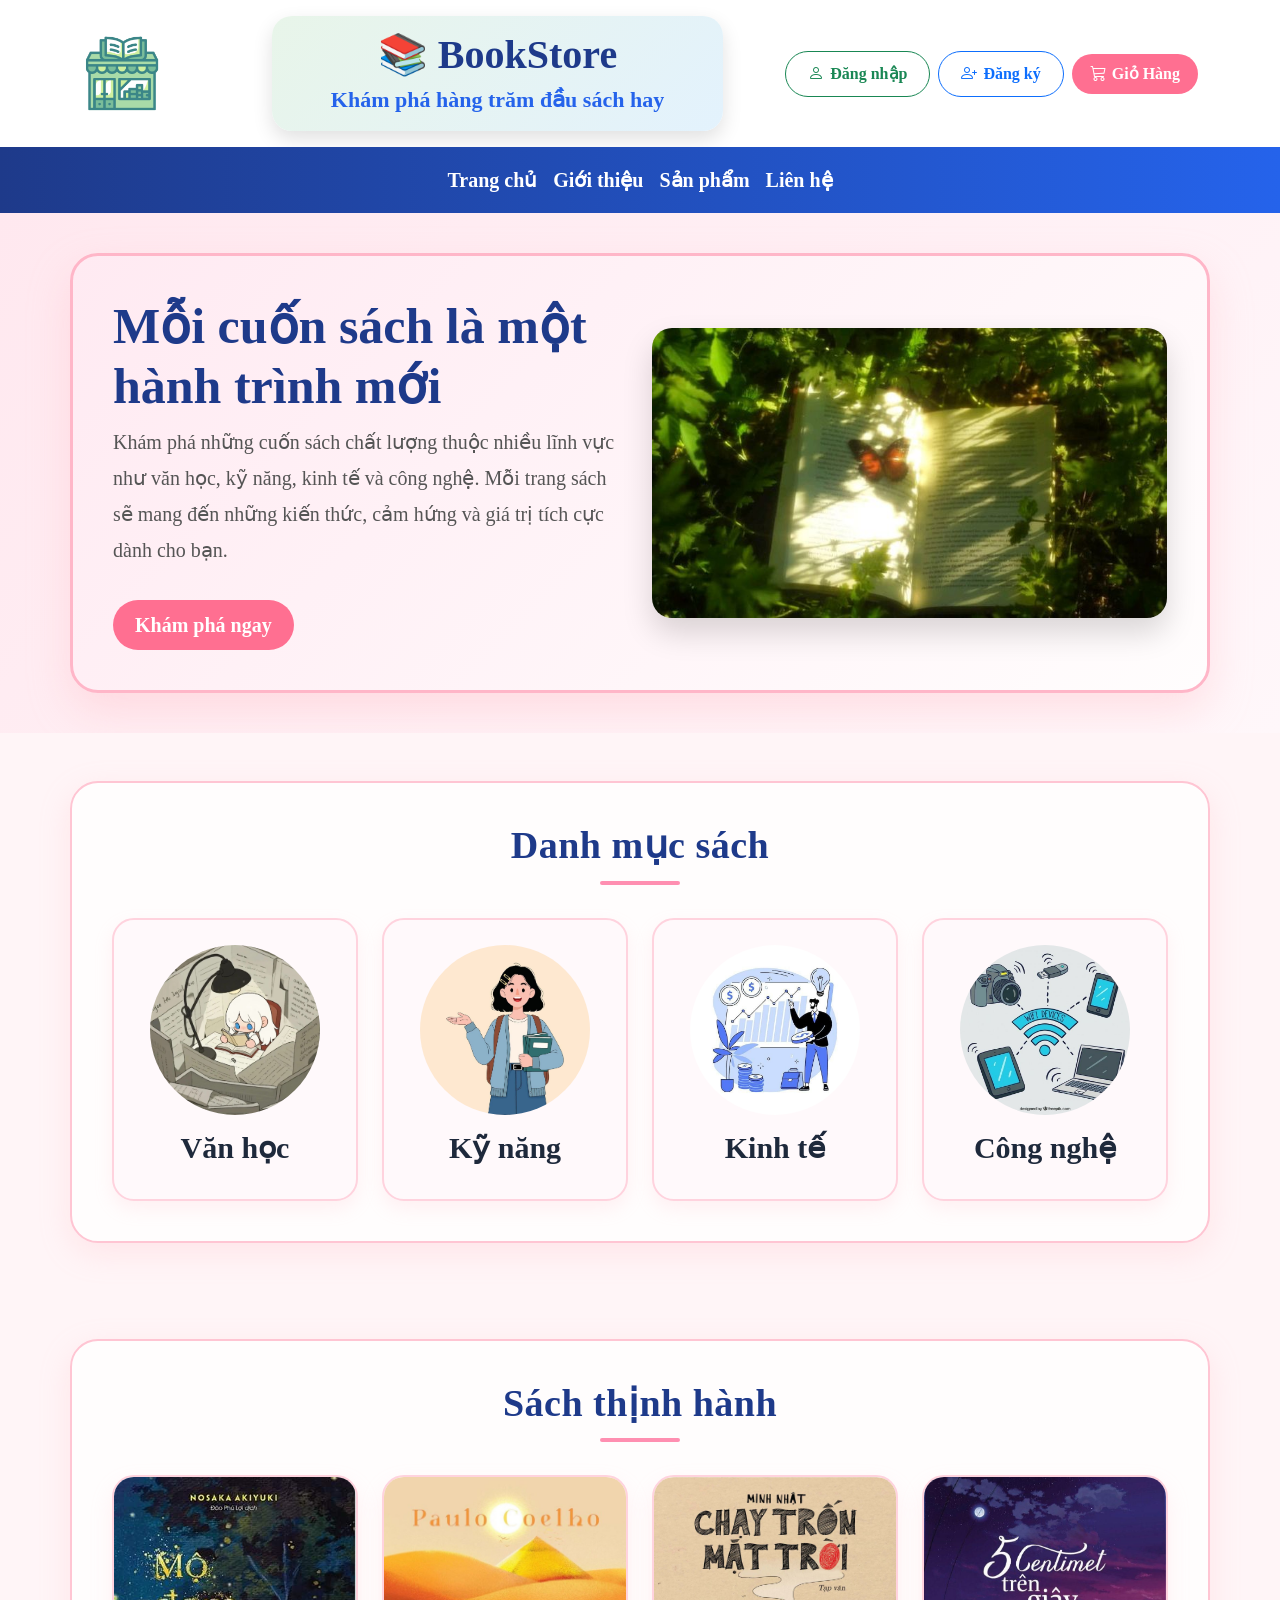
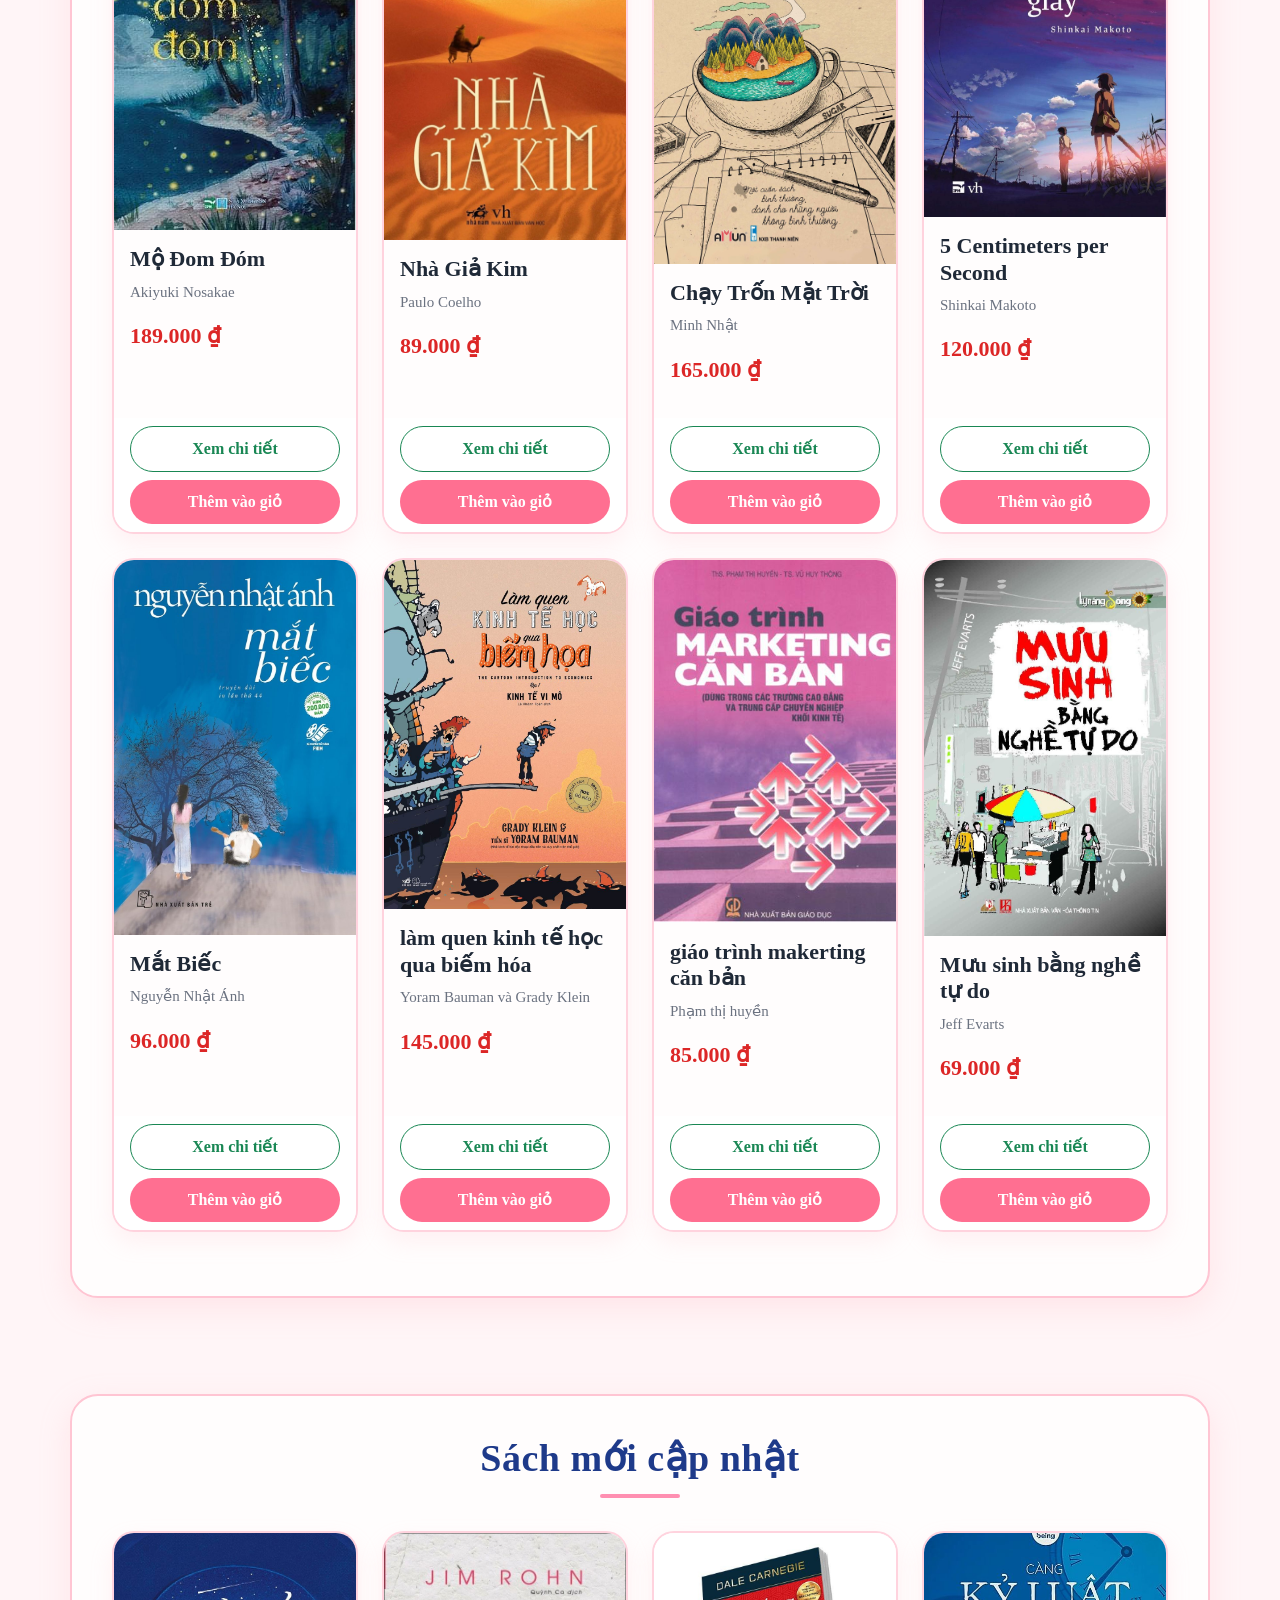
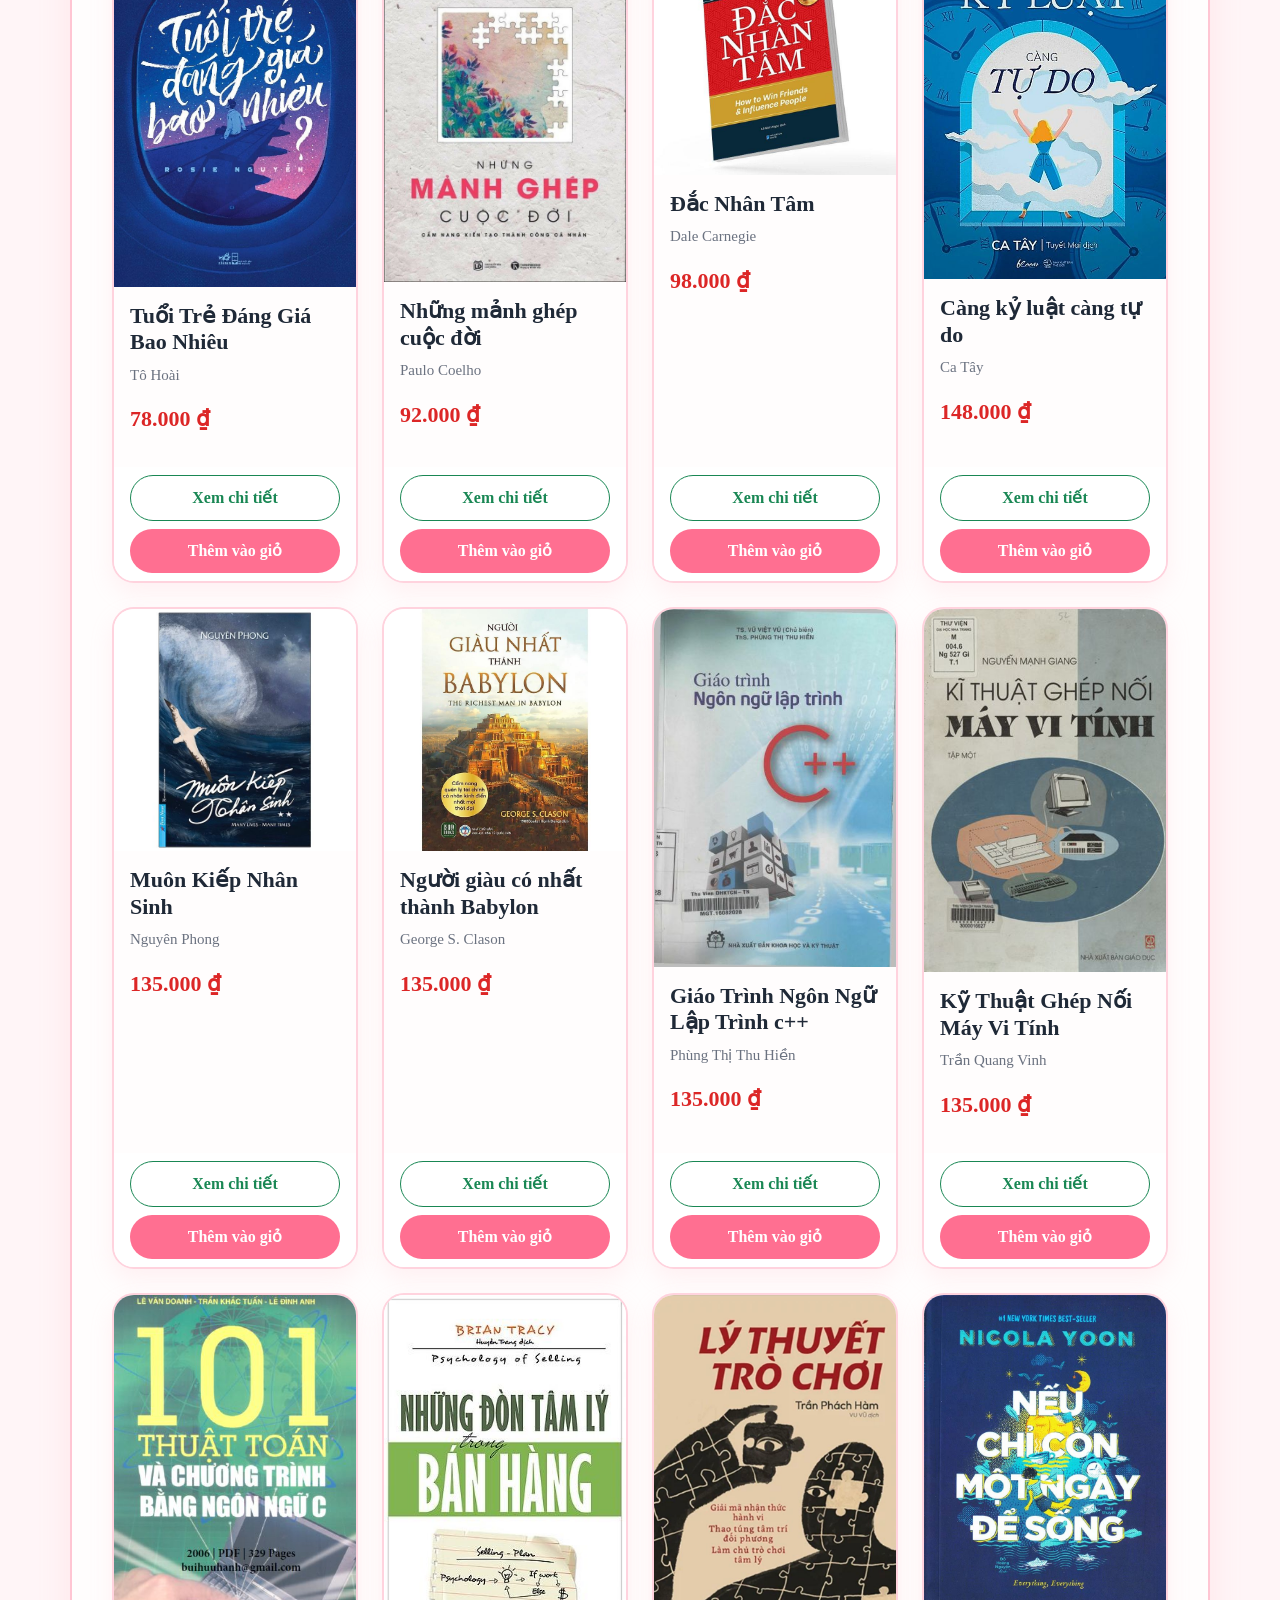
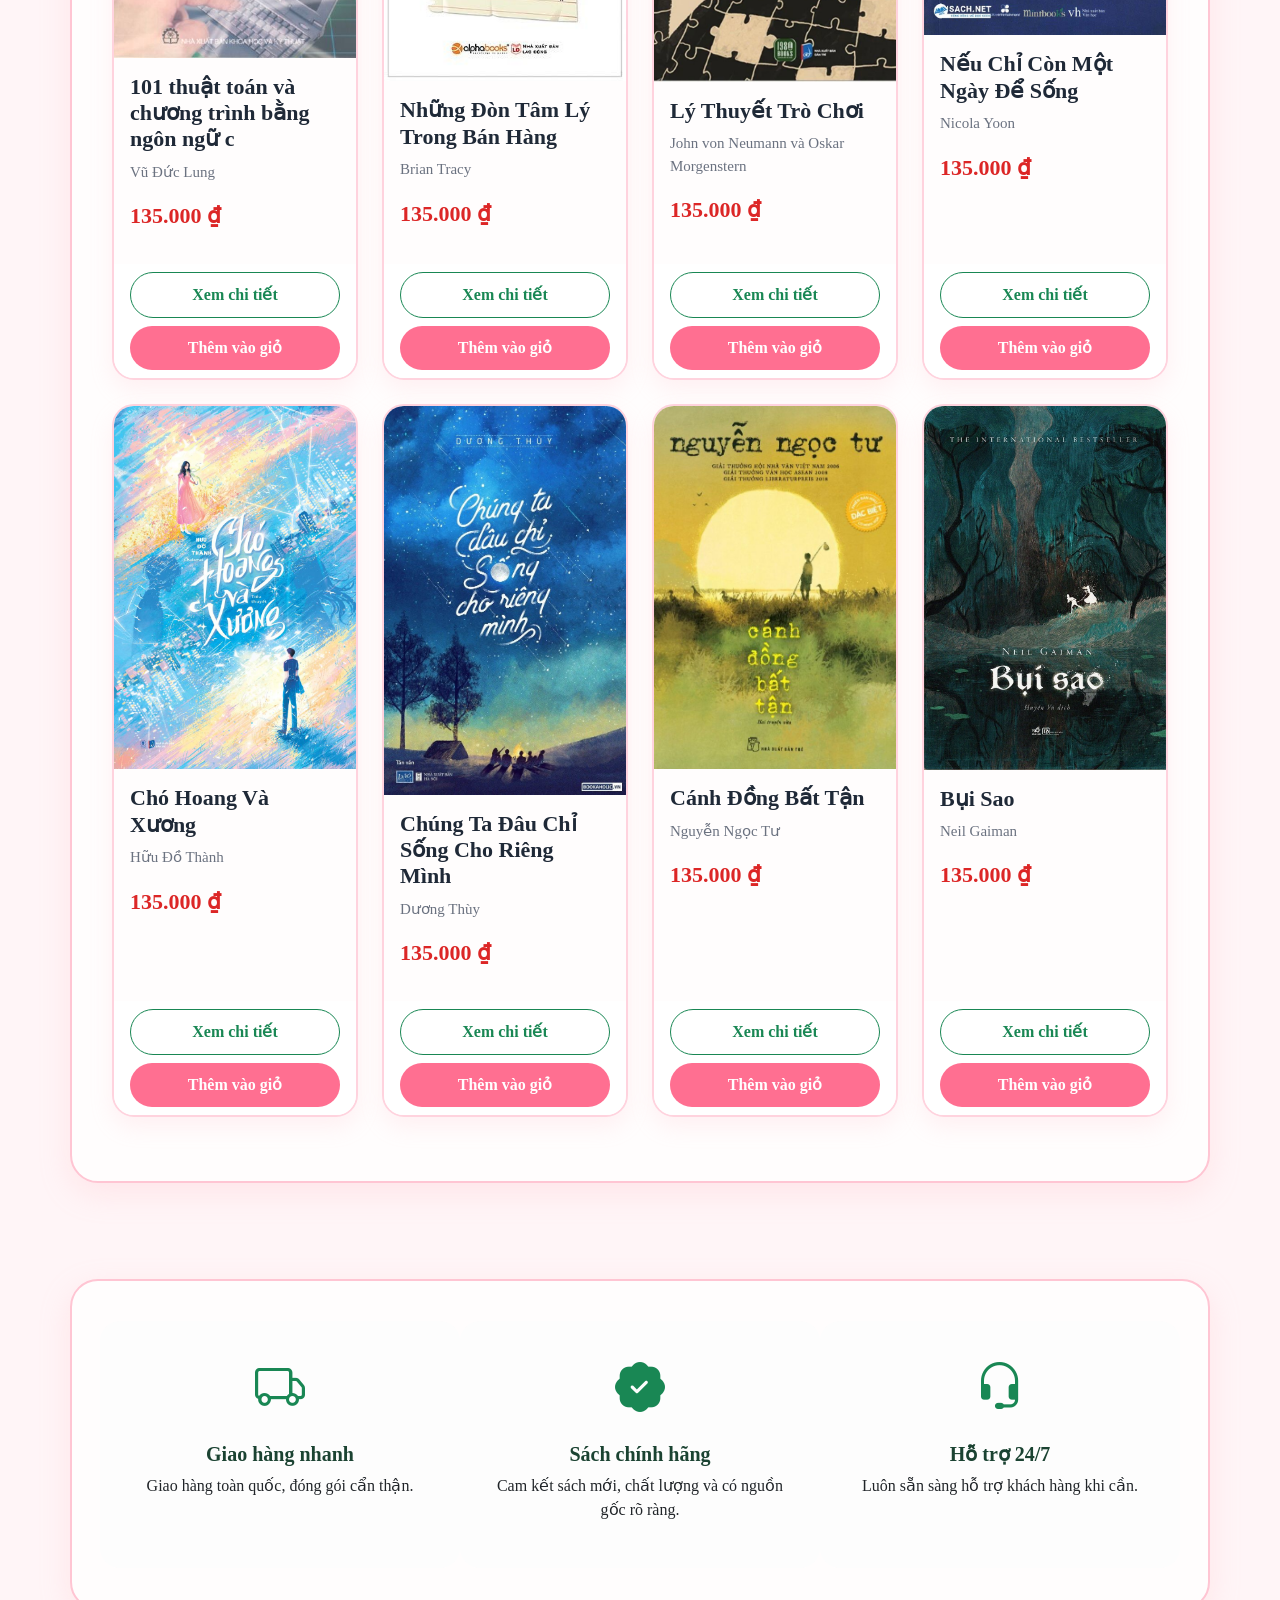
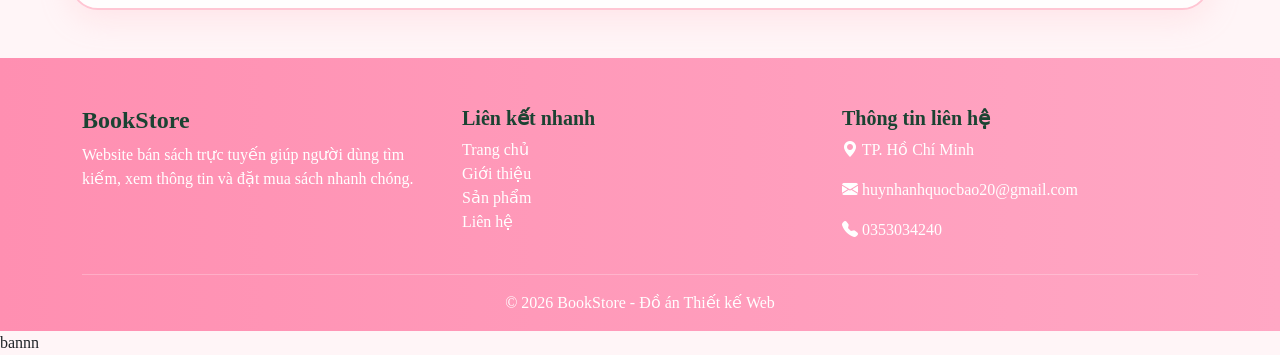
==== commit b330f134: "sach" ====
--- a/index.html
+++ b/index.html
@@ -30,7 +30,7 @@
         <div class="row align-items-center py-3">
 
             <!-- Logo -->
-            <div class="col-lg-2 col-md-12 text-center text-lg-start mb-3 mb-lg-0">
+            <div class="col-lg-2 text-center text-lg-start mb-3 mb-lg-0">
 
                 <a href="../index.html" class="logo text-decoration-none">
 
@@ -40,27 +40,25 @@
 
             </div>
 
-            <!-- Tìm kiếm -->
-            <div class="col-lg-4 col-md-12 mb-3 mb-lg-0">
-
-                <div class="input-group">
-
-                    <input type="text"
-                           class="form-control"
-                           placeholder="Tìm kiếm sách...">
-
-                    <button class="btn btn-success">
-
-                        <i class="bi bi-search"></i>
-
-                    </button>
-
-                </div>
-
-            </div>
+           <!-- Giới thiệu -->
+
+<div class="col-lg-5 text-center mb-3 mb-lg-0">
+    <div class="header-title">
+
+        <h5 class="mb-1">
+            📚 BookStore
+        </h5>
+
+        <small>
+            Khám phá hàng trăm đầu sách hay
+        </small>
+
+    </div>
+
+</div>
 
             <!-- Đăng nhập - Đăng ký - Giỏ -->
-            <div class="col-lg-4 d-flex justify-content-end gap-2">
+            <div class="col-lg-5 d-flex justify-content-end align-items-center gap-2 flex-wrap-0 header-action">
 
     <button
         class="btn btn-outline-success"
@@ -173,42 +171,108 @@
 
     <!--================ BANNER =================-->
 
-    <section class="banner">
+   <section class="banner">
+
+    <div class="container">
+
+        <div class="row align-items-center">
+
+            <div class="col-lg-6">
+
+                <h1>
+                    Mỗi cuốn sách là một hành trình mới
+                </h1>
+
+                <p>
+                    Khám phá những cuốn sách chất lượng thuộc nhiều lĩnh vực như
+                    văn học, kỹ năng, kinh tế và công nghệ.
+                    Mỗi trang sách sẽ mang đến những kiến thức,
+                    cảm hứng và giá trị tích cực dành cho bạn.
+                </p>
+
+                <a href="html/san-pham.html"
+                   class="btn btn-success btn-lg mt-3">
+
+                    Khám phá ngay
+
+                </a>
+
+            </div>
+
+            <div class="col-lg-6 text-center">
+
+                <img src="assets/images/banner/banner.jpg"
+                     class="img-fluid banner-img"
+                     alt="Banner">
+
+            </div>
+
+        </div>
+
+    </div>
+
+</section>
+
+
+    <!--================ DANH MỤC =================-->
+
+<section class="category py-5">
 
         <div class="container">
 
-            <div class="row align-items-center">
-
-                <div class="col-lg-6">
-
-                    <h1>
-
-                        Khám phá kho sách chất lượng
-
-                    </h1>
-
-                    <p>
-
-                        Hơn 20 đầu sách thuộc nhiều thể loại:
-                        Văn học, Kỹ năng sống, Kinh tế,
-                        Công nghệ.
-
-                    </p>
-
-                    <a href="html/san-pham.html"
-                       class="btn btn-success btn-lg">
-
-                        Xem tất cả sách
-
-                    </a>
-
-                </div>
-
-                <div class="col-lg-6">
-
-                    <img src="assets/images/banner/banner.jpg"
-                         class="img-fluid"
-                         alt="Banner">
+            <div class="section-title">
+
+                <h2>Danh mục sách</h2>
+
+            </div>
+
+            <div class="row g-4">
+
+                <div class="col-md-3">
+
+                    <div class="category-box" onclick="locDanhMuc(1)">
+
+                        <img src="assets/images/icon/anhsang.jpg">
+
+                        <h5>Văn học</h5>
+
+                    </div>
+
+                </div>
+
+                <div class="col-md-3">
+
+                    <div class="category-box" onclick="locDanhMuc(2)">
+
+                        <img src="assets/images/icon/kynang.jpg">
+
+                        <h5>Kỹ năng</h5>
+
+                    </div>
+
+                </div>
+
+                <div class="col-md-3">
+
+                    <div class="category-box" onclick="locDanhMuc(3)">
+
+                        <img src="assets/images/icon/kinhte.jpg">
+
+                        <h5>Kinh tế</h5>
+
+                    </div>
+
+                </div>
+
+                <div class="col-md-3">
+
+                    <div class="category-box" onclick="locDanhMuc(4)">
+
+                        <img src="assets/images/icon/congnghe.jpg">
+
+                        <h5>Công nghệ</h5>
+
+                    </div>
 
                 </div>
 
@@ -218,83 +282,15 @@
 
     </section>
 
-    <!--================ DANH MỤC =================-->
-
-<section class="category py-5">
+    <!--================ SÁCH NỔI BẬT =================-->
+
+    <section class="featured-book py-5">
 
         <div class="container">
 
             <div class="section-title">
 
-                <h2>Danh mục nổi bật</h2>
-
-            </div>
-
-            <div class="row g-4">
-
-                <div class="col-md-3">
-
-                    <div class="category-box" onclick="locDanhMuc(1)">
-
-                        <img src="assets/images/icon/anhsang.jpg">
-
-                        <h5>Văn học</h5>
-
-                    </div>
-
-                </div>
-
-                <div class="col-md-3">
-
-                    <div class="category-box" onclick="locDanhMuc(2)">
-
-                        <img src="assets/images/icon/kynang.jpg">
-
-                        <h5>Kỹ năng</h5>
-
-                    </div>
-
-                </div>
-
-                <div class="col-md-3">
-
-                    <div class="category-box" onclick="locDanhMuc(3)">
-
-                        <img src="assets/images/icon/kinhte.jpg">
-
-                        <h5>Kinh tế</h5>
-
-                    </div>
-
-                </div>
-
-                <div class="col-md-3">
-
-                    <div class="category-box" onclick="locDanhMuc(4)">
-
-                        <img src="assets/images/icon/congnghe.jpg">
-
-                        <h5>Công nghệ</h5>
-
-                    </div>
-
-                </div>
-
-            </div>
-
-        </div>
-
-    </section>
-
-    <!--================ SÁCH NỔI BẬT =================-->
-
-    <section class="featured-book py-5">
-
-        <div class="container">
-
-            <div class="section-title">
-
-                <h2>Sách nổi bật</h2>
+                <h2>Sách thịnh hành</h2>
 
             </div>
 
@@ -670,7 +666,6 @@
     <!-- JavaScript -->
 
     <script src="js/database.js"></script>
-    <script src="js/app.js"></script>
     <script src="js/script.js"></script>
     <script src="js/search.js"></script>
     <script src="js/cart.js"></script>
--- a/css/style.css
+++ b/css/style.css
@@ -236,7 +236,7 @@
 /* Banner */
 .banner{
     background:linear-gradient(135deg,#EEF5FF,#DDEBFF);
-    padding:60px 0;
+    padding:40px 0;
 }
 
 /* Danh mục */
@@ -280,4 +280,531 @@
 .top-header .btn-success{
     padding: 8px 18px;
     white-space: nowrap;
-}+}
+/*==========================
+      GIỚI THIỆU
+===========================*/
+
+/* Banner */
+.about-banner{
+    background:linear-gradient(135deg,#2563eb,#60a5fa);
+    color:#fff;
+    padding:70px 0;
+}
+
+.about-banner h1{
+    color:#fff;
+    font-size:48px;
+}
+
+.about-banner p{
+    color:#eef4ff;
+    font-size:20px;
+}
+
+/* Khối giới thiệu */
+.about-content{
+    background:#EEF6FF;
+    padding:70px 0;
+}
+
+.about-content .row{
+    background:#fff;
+    border-radius:25px;
+    padding:40px;
+    box-shadow:0 12px 35px rgba(0,0,0,.12);
+}
+
+.about-content img{
+    border-radius:20px;
+    box-shadow:0 10px 30px rgba(0,0,0,.15);
+}
+
+.about-content h3{
+    color:#1e3a8a;
+    font-size:36px;
+    margin-bottom:20px;
+}
+
+.about-content p{
+    font-size:18px;
+    line-height:1.9;
+    text-align:justify;
+}
+
+/* Sứ mệnh */
+.mission-section{
+    background:#F7FAFF;
+    padding:70px 0;
+}
+
+.mission-box{
+    background:#fff;
+    border-radius:20px;
+    padding:35px 25px;
+    text-align:center;
+    box-shadow:0 8px 25px rgba(0,0,0,.08);
+    transition:.3s;
+    height:100%;
+}
+
+.mission-box:hover{
+    transform:translateY(-8px);
+    box-shadow:0 18px 35px rgba(0,0,0,.18);
+}
+
+.mission-box i{
+    font-size:55px;
+    margin-bottom:18px;
+}
+
+.mission-box h4{
+    color:#1e3a8a;
+    margin-bottom:15px;
+}
+
+/* Cam kết */
+.commit-section{
+    background:#EEF6FF;
+    padding:70px 0;
+}
+
+.commit-section .row{
+    background:#fff;
+    border-radius:25px;
+    padding:35px;
+    box-shadow:0 12px 35px rgba(0,0,0,.12);
+}
+
+.list-group-item{
+    border:none;
+    border-radius:12px !important;
+    margin-bottom:12px;
+    background:#F8FBFF;
+    font-size:18px;
+    transition:.3s;
+}
+
+.list-group-item:hover{
+    background:#DCEBFF;
+    transform:translateX(8px);
+}
+
+.commit-section img{
+    border-radius:20px;
+    box-shadow:0 10px 30px rgba(0,0,0,.15);
+}
+/*==============================
+      TRANG CHỦ ĐẸP HƠN
+===============================*/
+
+/* Nền toàn trang */
+body{
+    background:#F8F5F2;
+}
+
+/* Các section */
+.banner{
+    padding:60px 0;
+}
+
+.category{
+    padding:50px 0 25px;
+}
+
+.featured-book{
+    padding:25px 0;
+}
+
+.new-book{
+    padding:25px 0;
+}
+
+.service{
+    padding:50px 0;
+}
+
+/* Khung trắng */
+.banner .container,
+.category .container,
+.featured-book .container,
+.new-book .container,
+.service .container{
+    background:#ffffff;
+    border-radius:28px;
+    padding:45px;
+    box-shadow:0 12px 35px rgba(0,0,0,.08);
+}
+
+/* Banner */
+.banner{
+    background:linear-gradient(135deg,#FFF6F8,#EEF6FF);
+}
+
+.banner h1{
+    font-size:50px;
+    color:#1e3a8a;
+}
+
+.banner p{
+    font-size:20px;
+    color:#555;
+    line-height:1.8;
+}
+
+.banner img{
+    border-radius:20px;
+    box-shadow:0 15px 35px rgba(0,0,0,.18);
+}
+
+/* Tiêu đề */
+.section-title{
+    text-align:center;
+    margin-bottom:10px;
+}
+
+.section-title h2{
+    color:#1e3a8a;
+    font-size:38px;
+    position:relative;
+    display:inline-block;
+}
+
+.section-title h2::after{
+    content:"";
+    display:block;
+    width:70px;
+    height:4px;
+    background:#7CB9E8;
+    margin:12px auto 0;
+    border-radius:20px;
+}
+
+/* Danh mục */
+.category-box{
+    background:#FAFCFF;
+    border-radius:22px;
+    padding:25px;
+    box-shadow:0 8px 20px rgba(0,0,0,.06);
+}
+
+.category-box:hover{
+    background:#EEF6FF;
+}
+
+/* Card sách */
+.card{
+    border:none!important;
+    border-radius:22px!important;
+    overflow:hidden;
+    box-shadow:0 10px 25px rgba(0,0,0,.08)!important;
+}
+
+.card:hover{
+    transform:translateY(-10px);
+}
+
+/* Dịch vụ */
+.service .col-md-4{
+    background:#FDFDFD;
+    border-radius:20px;
+    padding:30px;
+    transition:.3s;
+}
+
+.service .col-md-4:hover{
+    transform:translateY(-8px);
+    box-shadow:0 12px 25px rgba(0,0,0,.12);
+}
+
+.service i{
+    font-size:50px!important;
+}
+
+/* Footer */
+.footer{
+    background:linear-gradient(90deg,#1e3a8a,#2563eb);
+    color:#fff;
+}
+/*======================================
+            TRANG LIÊN HỆ
+======================================*/
+
+.contact-banner{
+
+    background:linear-gradient(135deg,#0F766E,#2563EB,#38BDF8);
+
+    padding:90px 0;
+
+    color:white;
+
+    border-bottom-left-radius:50px;
+
+    border-bottom-right-radius:50px;
+
+}
+
+.contact-banner h1{
+
+    color:white;
+
+    font-size:50px;
+
+}
+
+.contact-banner p{
+
+    color:#eef7ff;
+
+    font-size:20px;
+
+}
+
+.contact-section{
+
+    margin-top:-50px;
+
+    padding-bottom:80px;
+
+}
+
+.contact-info{
+
+    background:linear-gradient(135deg,#2563EB,#60A5FA);
+
+    color:white;
+
+    padding:40px;
+
+    border-radius:25px;
+
+    height:100%;
+
+    box-shadow:0 15px 35px rgba(0,0,0,.15);
+
+}
+
+.contact-info h3{
+
+    color:white;
+
+    margin-bottom:20px;
+
+}
+
+.info-item{
+
+    margin:25px 0;
+
+    font-size:18px;
+
+}
+
+.info-item i{
+
+    font-size:24px;
+
+    margin-right:12px;
+
+}
+
+.contact-form{
+
+    background:white;
+
+    padding:40px;
+
+    border-radius:25px;
+
+    box-shadow:0 15px 35px rgba(0,0,0,.10);
+
+}
+
+.contact-form h3{
+
+    color:#1e3a8a;
+
+}
+
+.contact-form input,
+
+.contact-form select,
+
+.contact-form textarea{
+
+    border-radius:15px;
+
+    padding:14px;
+
+}
+
+.contact-form button{
+
+    border-radius:50px;
+
+    padding:14px;
+
+    font-size:18px;
+
+}
+/* Header giới thiệu */
+.header-title{
+    background:linear-gradient(135deg,#E8F5E9,#E3F2FD);
+    padding:15px 35px;
+    border-radius:20px;
+    box-shadow:0 8px 20px rgba(0,0,0,.12);
+    text-align:center;
+}
+
+.header-title h5{
+    font-family:"Times New Roman", Times, serif;
+    font-size:40px;
+    font-weight:bold;
+    color:#1E3A8A;
+    margin-bottom:8px;
+}
+
+.header-title small{
+    display:block;
+    font-family:"Times New Roman", Times, serif;
+    font-size:22px;
+    font-weight:600;
+    color:#2563EB;
+}
+/*==================================
+        GIAO DIỆN HỒNG PASTEL
+==================================*/
+
+/* Nền toàn trang */
+body{
+    font-family:"Times New Roman", Times, serif;
+    background:#FFF5F7;
+}
+
+/* Nền các section */
+.banner,
+.category,
+.featured-book,
+.new-book,
+.service{
+    background:#FFF5F7;
+    padding:40px 0;
+}
+
+/* Khung trắng có viền hồng */
+.banner .container,
+.category .container,
+.featured-book .container,
+.new-book .container,
+.service .container{
+    background:#FFFDFD;
+    border:2px solid #FFC5D3;
+    border-radius:28px;
+    padding:40px;
+    box-shadow:0 10px 30px rgba(255,182,193,.25);
+}
+
+/* Banner */
+.banner{
+    background:linear-gradient(135deg,#FFE8EF,#FFF7FA);
+}
+
+.banner .container{
+    background:linear-gradient(135deg,#FFEAF2,#FFFDFD);
+    border:3px solid #FFB6C8;
+    box-shadow:0 18px 40px rgba(255,182,193,.35);
+}
+
+.banner h1{
+    color:#1E3A8A;
+    font-size:50px;
+}
+
+.banner p{
+    color:#555;
+}
+
+.banner img{
+    border-radius:20px;
+    box-shadow:0 15px 30px rgba(0,0,0,.15);
+}
+
+/* Tiêu đề section */
+.section-title{
+    margin-bottom:25px;
+    text-align:center;
+}
+
+.section-title h2{
+    color:#1E3A8A;
+    font-size:38px;
+}
+
+.section-title h2::after{
+    content:"";
+    display:block;
+    width:80px;
+    height:4px;
+    margin:12px auto 0;
+    border-radius:50px;
+    background:#FF8FB1;
+}
+
+/* Danh mục */
+.category-box{
+    background:#FFF9FB;
+    border:2px solid #FFD3DE;
+    border-radius:22px;
+    padding:25px;
+    transition:.3s;
+    box-shadow:0 8px 18px rgba(255,182,193,.18);
+}
+
+.category-box:hover{
+    transform:translateY(-8px);
+    background:#FFEFF4;
+}
+
+/* Card sách */
+.card{
+    border:2px solid #FFD3DE!important;
+    border-radius:22px!important;
+    overflow:hidden;
+    background:#FFFDFD;
+    box-shadow:0 10px 22px rgba(255,182,193,.18)!important;
+    transition:.3s;
+}
+
+.card:hover{
+    transform:translateY(-10px);
+    box-shadow:0 18px 35px rgba(255,182,193,.30)!important;
+}
+
+/* Nút */
+.btn{
+    border-radius:50px!important;
+    padding:10px 22px;
+    font-weight:600;
+}
+
+.btn-success{
+    background:#FF6F91;
+    border:none;
+}
+
+.btn-success:hover{
+    background:#FF4F7A;
+}
+
+/* Ô tìm kiếm */
+input.form-control{
+    border-radius:50px;
+    border:2px solid #FFD0DB;
+    box-shadow:0 8px 18px rgba(255,182,193,.15);
+}
+
+/* Footer */
+.footer{
+    background:linear-gradient(90deg,#FF8FB1,#FFA7C4);
+    color:#fff;
+}
